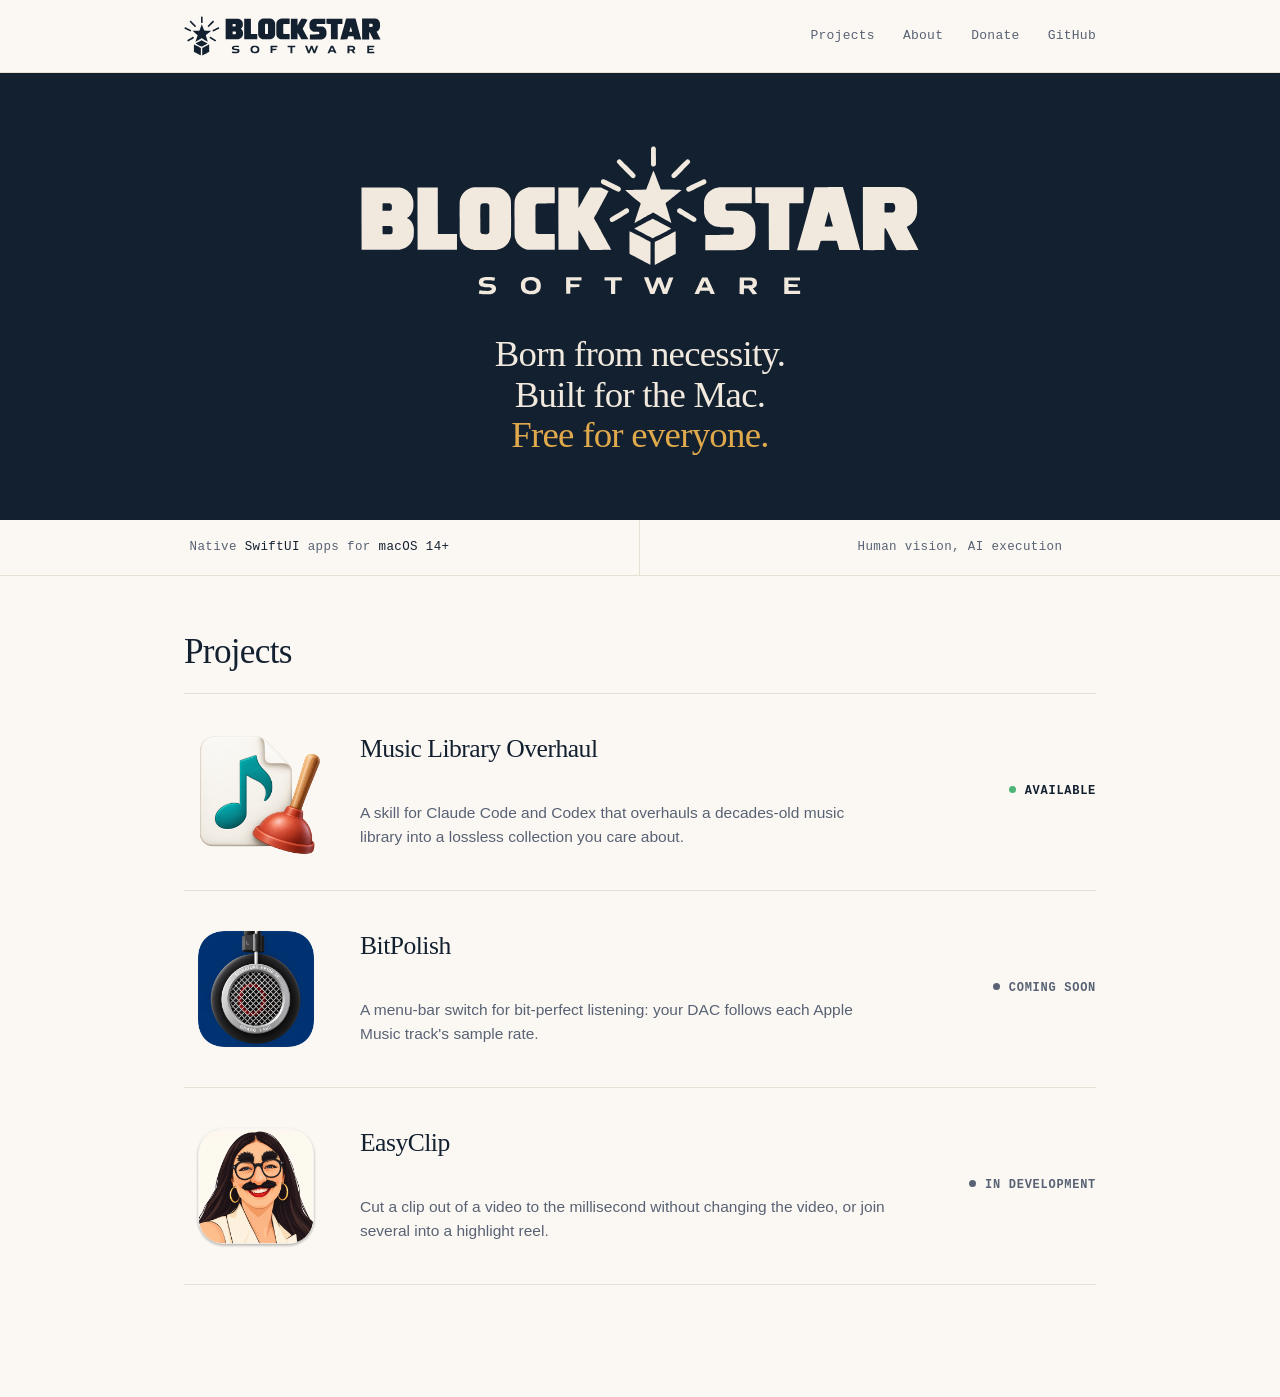
==== index.html @ 8eb26469 "Add social preview card and Open Graph tags Co-Authored-By: Claude Sonnet 5.5 <noreply@anthropic.com" ====
<!doctype html>
<html lang="en">
<head>
  <meta charset="utf-8">
  <meta name="viewport" content="width=device-width, initial-scale=1">
  <title>Blockstar Software</title>
  <meta name="description" content="Mac software born from necessity, free and open source, from Eli Block.">
  <link rel="canonical" href="https://blockstarsoftware.com/">
  <meta property="og:type" content="website">
  <meta property="og:site_name" content="Blockstar Software">
  <meta property="og:title" content="Blockstar Software">
  <meta property="og:description" content="Mac software born from necessity, free and open source, from Eli Block.">
  <meta property="og:url" content="https://blockstarsoftware.com/">
  <meta property="og:image" content="https://blockstarsoftware.com/assets/social/card.png">
  <meta property="og:image:width" content="1200">
  <meta property="og:image:height" content="630">
  <meta property="og:image:alt" content="Blockstar Software. Born from necessity. Built for the Mac. Free for everyone.">
  <meta name="twitter:card" content="summary_large_image">
  <link rel="icon" href="assets/brand/favicon.svg" type="image/svg+xml">
  <meta name="theme-color" content="#132030">
  <link rel="stylesheet" href="assets/css/site.css">
</head>
<body>
  <header class="site-header">
    <div class="wrap">
      <a class="brand" href="./" aria-label="Blockstar Software home">
        <picture>
          <source srcset="assets/brand/logo-compact-cream.svg" media="(prefers-color-scheme: dark)">
          <img src="assets/brand/logo-compact-navy.svg" alt="Blockstar Software" width="197" height="40">
        </picture>
      </a>
      <nav class="nav">
        <a href="projects/">Projects</a>
        <a href="about/">About</a>
        <a href="donate/">Donate</a>
        <a href="https://github.com/blockstarsoftware">GitHub</a>
      </nav>
    </div>
  </header>

  <main>
    <section class="hero">
      <div class="wrap">
        <h1 class="visually-hidden">Blockstar Software</h1>
        <img src="assets/brand/logo-primary-cream.svg" alt="Blockstar Software" width="745" height="201">
        <p class="tagline">Born from necessity.<br>Built for the Mac.<br><em>Free for everyone.</em></p>
      </div>
    </section>

    <div class="specs"><div>Native <b>SwiftUI</b> apps for <b>macOS 14+</b></div><div>Human vision, AI execution</div></div>

    <section class="section">
      <div class="wrap">
        <div class="section-head">
          <h2>Projects</h2>
        </div>
        <div class="cards">
          <a class="card" href="projects/music-library-overhaul/">
            <img src="assets/projects/music-library-overhaul-512.png" alt="" width="72" height="72">
            <h3>Music Library Overhaul</h3>
            <p>A skill for Claude Code and Codex that overhauls a decades-old music library into a lossless collection you care about.</p>
            <span class="tag live">Available</span>
          </a>
          <a class="card" href="projects/bitpolish/">
            <img src="assets/projects/bitpolish-512.png" alt="" width="72" height="72">
            <h3>BitPolish</h3>
            <p>A menu-bar switch for bit-perfect listening: your DAC follows each Apple Music track's sample rate.</p>
            <span class="tag">Coming soon</span>
          </a>
          <a class="card" href="projects/easyclip/">
            <img src="assets/projects/easyclip-512.png" alt="" width="72" height="72">
            <h3>EasyClip</h3>
            <p>Cut a clip out of a video to the millisecond without changing the video, or join several into a highlight reel.</p>
            <span class="tag">In development</span>
          </a>
        </div>
      </div>
    </section>

  </main>
</body>
</html>
---- assets/css/site.css ----
/* Self-hosted fonts (SIL Open Font License; texts in assets/fonts/). Latin subset. */
@font-face{font-family:"Newsreader";font-style:normal;font-weight:400 700;font-display:swap;
  src:url("../fonts/newsreader-var-latin.woff2") format("woff2")}
@font-face{font-family:"IBM Plex Mono";font-style:normal;font-weight:400;font-display:swap;
  src:url("../fonts/plexmono-400-latin.woff2") format("woff2")}
@font-face{font-family:"IBM Plex Mono";font-style:normal;font-weight:500;font-display:swap;
  src:url("../fonts/plexmono-500-latin.woff2") format("woff2")}

/* Blockstar Software. Two brand colors, navy #132030 and cream #F1E9DE,
   with the Mac's own system font. Light and dark follow the system. */

:root {
  --navy: #132030;
  --cream: #F1E9DE;
  --bg: #FBF8F3;
  --surface: #FFFFFF;
  --text: #132030;
  --muted: #586274;
  --line: #E7E0D4;
  --link: #132030;
  --band: #132030;
  --band-text: #F1E9DE;
  --button: #132030;
  --button-text: #F1E9DE;
  --shadow: 0 1px 2px rgba(19, 32, 48, 0.06), 0 8px 24px rgba(19, 32, 48, 0.06);
  --radius: 14px;
  --width: 960px;
  color-scheme: light dark;
}

@media (prefers-color-scheme: dark) {
  :root {
    --bg: #0C1522;
    --surface: #132030;
    --text: #F1E9DE;
    --muted: #A7AEBA;
    --line: #22314A;
    --link: #F1E9DE;
    --band: #0F1A29;
    --band-text: #F1E9DE;
    --button: #F1E9DE;
    --button-text: #132030;
    --shadow: 0 1px 2px rgba(0, 0, 0, 0.3), 0 8px 24px rgba(0, 0, 0, 0.25);
  }
}

*, *::before, *::after { box-sizing: border-box; }

html { -webkit-text-size-adjust: 100%; }

body {
  margin: 0;
  background: var(--bg);
  color: var(--text);
  font: 17px/1.55 -apple-system, BlinkMacSystemFont, "SF Pro Text", "Helvetica Neue", Helvetica, Arial, sans-serif;
  -webkit-font-smoothing: antialiased;
}

h1, h2, h3 {
  font-family: -apple-system, BlinkMacSystemFont, "SF Pro Display", "Helvetica Neue", Helvetica, Arial, sans-serif;
  line-height: 1.15;
  letter-spacing: -0.015em;
  margin: 0 0 0.5em;
}
h1 { font-size: 2.6rem; font-weight: 700; }
h2 { font-size: 1.6rem; font-weight: 650; }
h3 { font-size: 1.15rem; font-weight: 650; }
p { margin: 0 0 1em; }

a { color: var(--link); text-underline-offset: 0.18em; text-decoration-thickness: 1px; }
a:hover { text-decoration-thickness: 2px; }

code, pre {
  font-family: ui-monospace, "SF Mono", Menlo, monospace;
  font-size: 0.86em;
}
pre {
  background: var(--surface);
  border: 1px solid var(--line);
  border-radius: 10px;
  padding: 14px 16px;
  overflow-x: auto;
  line-height: 1.45;
}

.wrap { max-width: var(--width); margin: 0 auto; padding: 0 24px; }

.visually-hidden {
  position: absolute;
  width: 1px; height: 1px;
  overflow: hidden;
  clip: rect(0 0 0 0);
  white-space: nowrap;
}

/* Header */
.site-header {
  border-bottom: 1px solid var(--line);
  background: var(--bg);
}
.site-header .wrap {
  display: flex;
  align-items: center;
  justify-content: space-between;
  height: 72px;
}
.brand { display: block; line-height: 0; }
.brand img { height: 40px; width: auto; }
.nav { display: flex; gap: 28px; }
.nav a {
  color: var(--muted);
  text-decoration: none;
  font-size: 15px;
  font-weight: 500;
}
.nav a:hover, .nav a[aria-current="page"] { color: var(--text); }

/* Hero band on the home page */
.hero {
  background: var(--band);
  color: var(--band-text);
  text-align: center;
  padding: 72px 0 64px;
}
.hero img { width: min(745px, 92%); height: auto; }
.hero p {
  margin: 28px auto 0;
  max-width: 34em;
  font-size: 1.2rem;
  color: rgba(241, 233, 222, 0.82);
}

/* Sections */
.section { padding: 56px 0; }
.section + .section { padding-top: 0; }
.section-head {
  display: flex;
  align-items: baseline;
  justify-content: space-between;
  margin-bottom: 20px;
}
.section-head a { font-size: 15px; }
.eyebrow {
  font-size: 13px;
  font-weight: 600;
  letter-spacing: 0.08em;
  text-transform: uppercase;
  color: var(--muted);
  margin: 0 0 8px;
}
.lede { font-size: 1.15rem; color: var(--muted); max-width: 38em; }

/* Project cards */
.cards {
  display: grid;
  grid-template-columns: repeat(auto-fill, minmax(270px, 1fr));
  gap: 20px;
}
.card {
  display: flex;
  flex-direction: column;
  align-items: center;
  text-align: center;
  gap: 10px;
  background: var(--surface);
  border: 1px solid var(--line);
  border-radius: var(--radius);
  padding: 32px 24px 26px;
  box-shadow: var(--shadow);
  color: inherit;
  text-decoration: none;
  transition: transform 0.15s ease, box-shadow 0.15s ease;
}
.card:hover { transform: translateY(-2px); }
.card img { width: 144px; height: 144px; margin-bottom: 6px; }
.card h3 { margin: 4px 0 0; }
.card p { margin: 0; color: var(--muted); font-size: 15px; }
.tag {
  font-size: 12px;
  font-weight: 600;
  padding: 3px 9px;
  border-radius: 999px;
  border: 1px solid var(--line);
  color: var(--muted);
  margin-top: auto;
}
.card .tag { margin-top: 8px; }
.tag.live { color: var(--text); border-color: var(--text); }

/* Project page */
.product {
  display: grid;
  grid-template-columns: 160px 1fr;
  gap: 36px;
  align-items: start;
  padding: 56px 0 24px;
}
.product img.icon { width: 160px; height: 160px; }
.product h1 { margin-bottom: 0.25em; }
.product .lede { margin-bottom: 1.2em; }
.buttons { display: flex; flex-wrap: wrap; gap: 12px; margin: 8px 0 12px; }
.button {
  display: inline-block;
  padding: 10px 18px;
  border-radius: 10px;
  background: var(--button);
  color: var(--button-text);
  text-decoration: none;
  font-weight: 600;
  font-size: 15px;
}
.button.secondary {
  background: transparent;
  color: var(--text);
  border: 1px solid var(--line);
}
.button.disabled { opacity: 0.55; pointer-events: none; }
.meta { font-size: 14px; color: var(--muted); }
.prose { max-width: 40em; }
.prose h2 { margin-top: 1.6em; }
.prose ul { padding-left: 1.2em; }
.prose li { margin-bottom: 0.4em; }

/* About */
.about { padding: 56px 0 24px; }
.about .lede { max-width: 36em; }
.photo { margin: 0; }
.photo img {
  display: block;
  width: 100%;
  height: auto;
  border-radius: 12px;
  box-shadow: var(--shadow);
}
.photo figcaption { font-size: 14px; color: var(--muted); margin-top: 10px; }
.photo figcaption a { color: var(--muted); }
.photo.storefront { margin: 0 0 36px; }
.about .prose p { font-size: 1.08rem; }

/* Footer */
.site-footer {
  border-top: 1px solid var(--line);
  margin-top: 40px;
  padding: 32px 0 48px;
  color: var(--muted);
  font-size: 14px;
}
.site-footer .wrap {
  display: flex;
  flex-wrap: wrap;
  gap: 16px 32px;
  align-items: center;
  justify-content: space-between;
}
.site-footer img { height: 28px; width: auto; opacity: 0.85; }
.site-footer nav { display: flex; gap: 20px; }
.site-footer a { color: var(--muted); text-decoration: none; }
.site-footer a:hover { color: var(--text); }

@media (max-width: 640px) {
  body { font-size: 16px; }
  h1 { font-size: 2rem; }
  .site-header .wrap { height: 64px; }
  .brand img { height: 32px; }
  .nav { gap: 18px; }
  .hero { padding: 48px 0 44px; }
  .product { grid-template-columns: 1fr; gap: 16px; padding-top: 36px; }
  .product img.icon { width: 112px; height: 112px; }
}

@media (prefers-reduced-motion: reduce) {
  .card { transition: none; }
  .card:hover { transform: none; }
}


/* ---- Direction C: Newsreader + IBM Plex Mono ---- */
:root{
  --serif:"Newsreader",Georgia,"Times New Roman",serif;
  --mono:"IBM Plex Mono",ui-monospace,"SF Mono",Menlo,monospace;
  --amber:#E0A94B;
}
@media (prefers-color-scheme: light){:root{--amber:#9A6A12}}
h1,h2,h3{font-family:var(--serif);font-weight:500;letter-spacing:-0.02em;font-variation-settings:"opsz" 72}
h1{font-size:clamp(2.4rem,5.5vw,3.6rem);line-height:1.05}
h2{font-size:2.2rem;font-weight:500}
h3{font-size:1.6rem;font-weight:500}
.nav a,.meta,.eyebrow,.tag,.button,.site-footer,.photo figcaption{font-family:var(--mono)}
.nav a{font-size:13px;letter-spacing:.02em;font-weight:400}
.hero .tagline{font-family:var(--serif);font-variation-settings:"opsz" 72;font-weight:500;letter-spacing:-0.02em;
  font-size:clamp(1.7rem,4.2vw,2.3rem);line-height:1.1;color:var(--band-text);margin:30px auto 0;max-width:none}
.hero .tagline em{font-style:normal;color:#E0A94B}
.hero img{width:min(560px,90%)}
.specs{display:grid;grid-template-columns:repeat(2,1fr);border-bottom:1px solid var(--line);
  font-family:var(--mono);font-size:12.5px;letter-spacing:.03em;color:var(--muted)}
.specs div{padding:18px 20px;border-right:1px solid var(--line);text-align:center}
.specs div:last-child{border-right:0}
.specs b{color:var(--text);font-weight:500}
/* cards become ruled rows */
.cards{display:block}
.card{display:grid;grid-template-columns:144px 1fr auto;gap:32px;align-items:center;text-align:left;
  background:none;border:0;border-top:1px solid var(--line);border-radius:0;box-shadow:none;padding:26px 0}
.cards .card:last-child{border-bottom:1px solid var(--line)}
.card:hover{transform:none}
.card:hover h3{text-decoration:underline;text-underline-offset:.15em;text-decoration-thickness:1px}
.card img{width:144px;height:144px;margin:0;grid-row:1 / span 2}
.card h3{margin:0;align-self:end}
.card p{margin:6px 0 0;max-width:34em;font-size:15.5px;align-self:start}
.card .tag,.tag{grid-column:3;grid-row:1 / span 2;border:0;padding:0;border-radius:0;font-size:12px;
  letter-spacing:.06em;text-transform:uppercase;color:var(--muted);white-space:nowrap;margin:0}
.tag::before{content:"";display:inline-block;width:7px;height:7px;border-radius:50%;background:var(--muted);margin-right:9px;vertical-align:1px}
.tag.live{color:var(--text)}.tag.live::before{background:#4FB477}
.card .tag:not(.live){}
.eyebrow{color:var(--amber);letter-spacing:.14em}
.section-head h2{margin:0}
.button{border-radius:8px;font-weight:500}
@media (max-width:640px){
  .specs{grid-template-columns:1fr}
  .specs div{border-right:0;border-bottom:1px solid var(--line)}
  .specs div:last-child{border-bottom:0}
  .nav{gap:14px}
  .nav a{font-size:12px;letter-spacing:0}
  .brand img{height:28px}
  .card{grid-template-columns:96px 1fr;gap:6px 18px}
  .card img{width:96px;height:96px}
  .card .tag{grid-column:2;grid-row:auto;margin-top:6px}
}

main{padding-bottom:56px}

/* Donate page */
.donate-hero{display:grid;grid-template-columns:1.05fr 1fr;gap:56px;align-items:center;padding:64px 0 56px}
.donate-hero h1{margin:0 0 .4em}
.donate-hero .lede{margin-bottom:1.4em}
.donate-hero .buttons{margin:0 0 14px}
.donate-hero .button{padding:13px 22px;font-size:14px}
.donate-photo{margin:0}
.donate-photo img{border-radius:8px;box-shadow:none}
.stats{display:grid;grid-template-columns:repeat(3,1fr);border-top:1px solid var(--line);border-bottom:1px solid var(--line)}
.stats div{padding:30px 24px;border-left:1px solid var(--line)}
.stats div:first-child{border-left:0;padding-left:0}
.stats b{display:block;font-family:var(--serif);font-weight:500;font-variation-settings:"opsz" 72;letter-spacing:-0.02em;font-size:clamp(2rem,4.4vw,3rem);line-height:1}
.stats span{display:block;margin-top:10px;font:12px/1.3 var(--mono);letter-spacing:.08em;text-transform:uppercase;color:var(--muted)}
.stats-note{margin:10px 0 0}
.initiatives{padding:64px 0 24px}
.initiatives h2{margin:0 0 .4em}
.initiatives .lede{margin-bottom:28px}
.initiatives dl{margin:0;border-bottom:1px solid var(--line)}
.initiatives dl div{display:grid;grid-template-columns:260px 1fr;gap:32px;padding:24px 0;border-top:1px solid var(--line);align-items:baseline}
.initiatives dt{font-family:var(--serif);font-weight:500;font-variation-settings:"opsz" 72;letter-spacing:-0.02em;font-size:1.6rem;line-height:1.15}
.initiatives dd{margin:0;color:var(--muted);font-size:16px;max-width:36em}
.initiatives .more{margin:28px 0 0;font:14px/1.4 var(--mono)}
@media (max-width:760px){
  .donate-hero{grid-template-columns:1fr;gap:32px;padding:40px 0 40px}
  .stats{grid-template-columns:1fr}
  .stats div{border-left:0;border-top:1px solid var(--line);padding:20px 0}
  .stats div:first-child{border-top:0}
  .initiatives dl div{grid-template-columns:1fr;gap:6px}
}
.donate-hero h1{text-wrap:balance}
@media (max-width:640px){
  .wrap{padding:0 16px}
  .nav{gap:11px}
  .nav a{font-size:11.5px}
  .brand img{height:26px}
}
.photo.storefront figcaption{font-size:10px;margin-top:8px;opacity:.85}
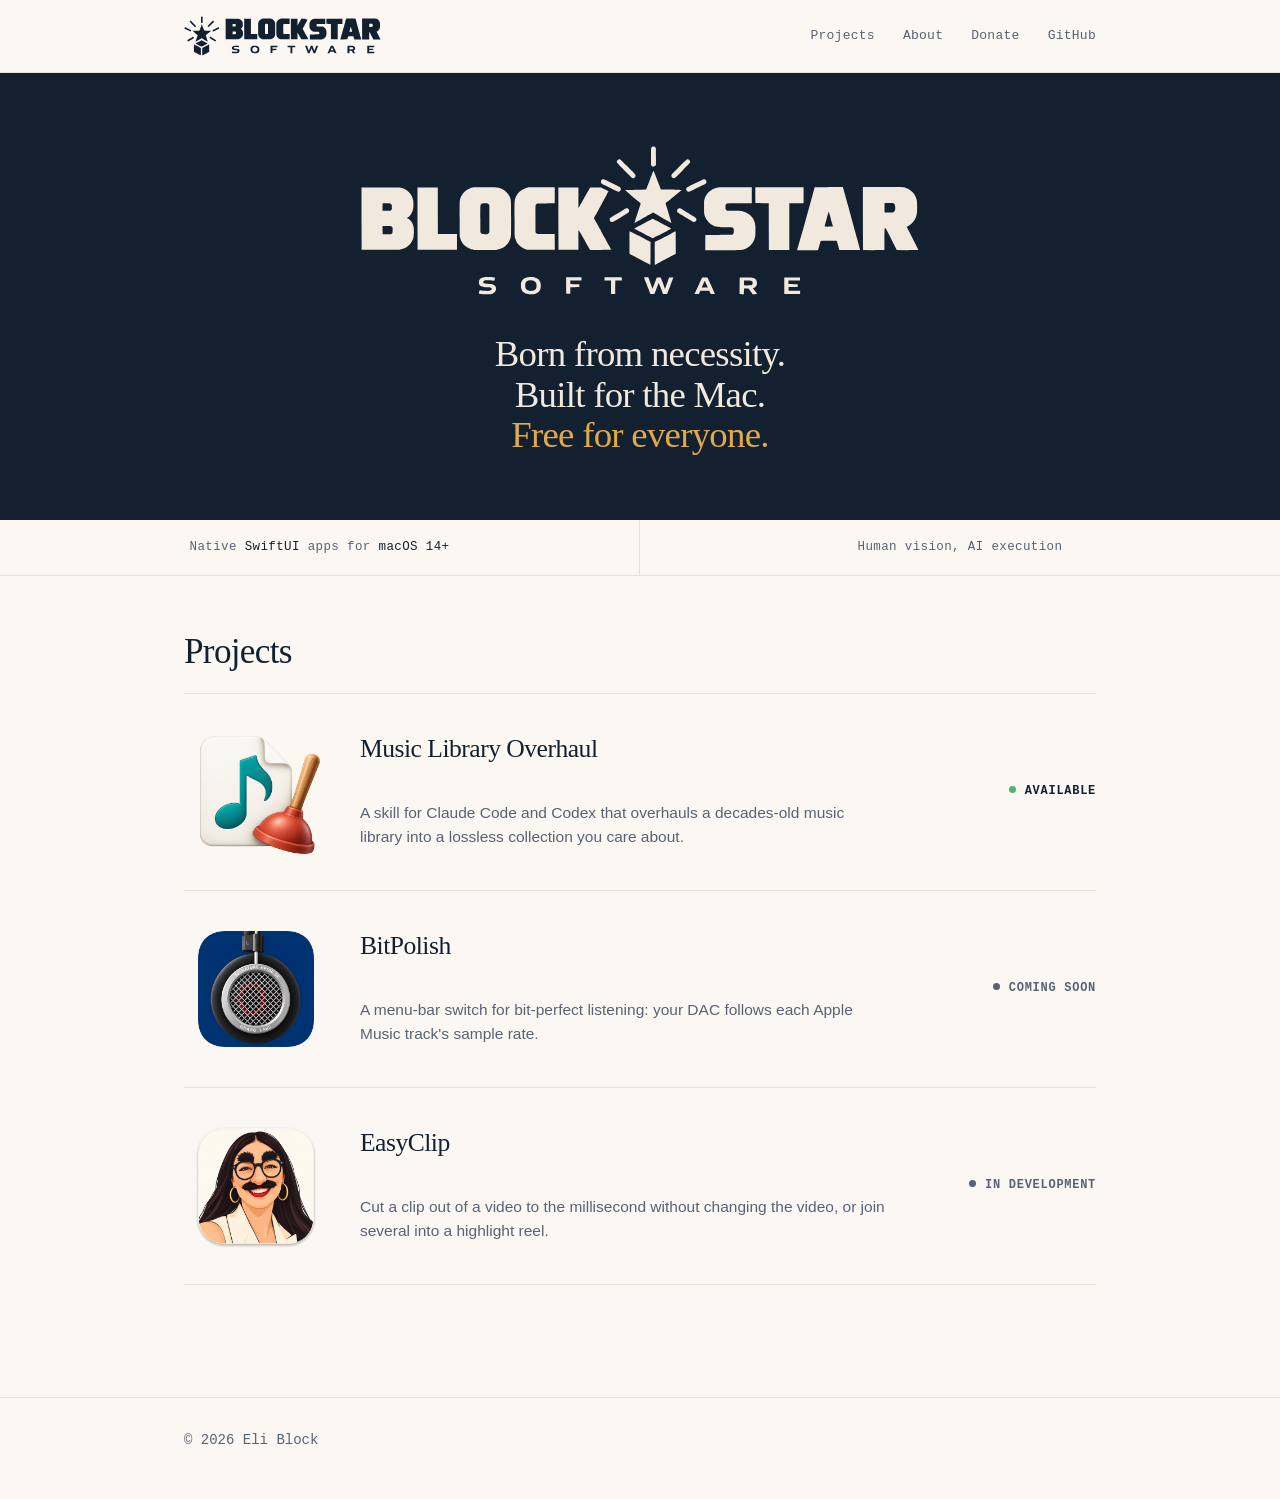
==== commit bb8f7b32: "About heading; add simple footer Co-Authored-By: Claude Sonnet 5.5 <noreply@anthropic.com>" ====
--- a/index.html
+++ b/index.html
@@ -4,12 +4,12 @@
   <meta charset="utf-8">
   <meta name="viewport" content="width=device-width, initial-scale=1">
   <title>Blockstar Software</title>
-  <meta name="description" content="Mac software born from necessity, free and open source, from Eli Block.">
+  <meta name="description" content="Mac software born from necessity, free and open source.">
   <link rel="canonical" href="https://blockstarsoftware.com/">
   <meta property="og:type" content="website">
   <meta property="og:site_name" content="Blockstar Software">
   <meta property="og:title" content="Blockstar Software">
-  <meta property="og:description" content="Mac software born from necessity, free and open source, from Eli Block.">
+  <meta property="og:description" content="Mac software born from necessity, free and open source.">
   <meta property="og:url" content="https://blockstarsoftware.com/">
   <meta property="og:image" content="https://blockstarsoftware.com/assets/social/card.png">
   <meta property="og:image:width" content="1200">
@@ -78,5 +78,10 @@
     </section>
 
   </main>
+  <footer class="site-footer">
+    <div class="wrap">
+      <span>© 2026 Eli Block</span>
+    </div>
+  </footer>
 </body>
 </html>
--- a/assets/css/site.css
+++ b/assets/css/site.css
@@ -365,3 +365,4 @@
   .brand img{height:26px}
 }
 .photo.storefront figcaption{font-size:10px;margin-top:8px;opacity:.85}
+.site-footer{margin-top:0}
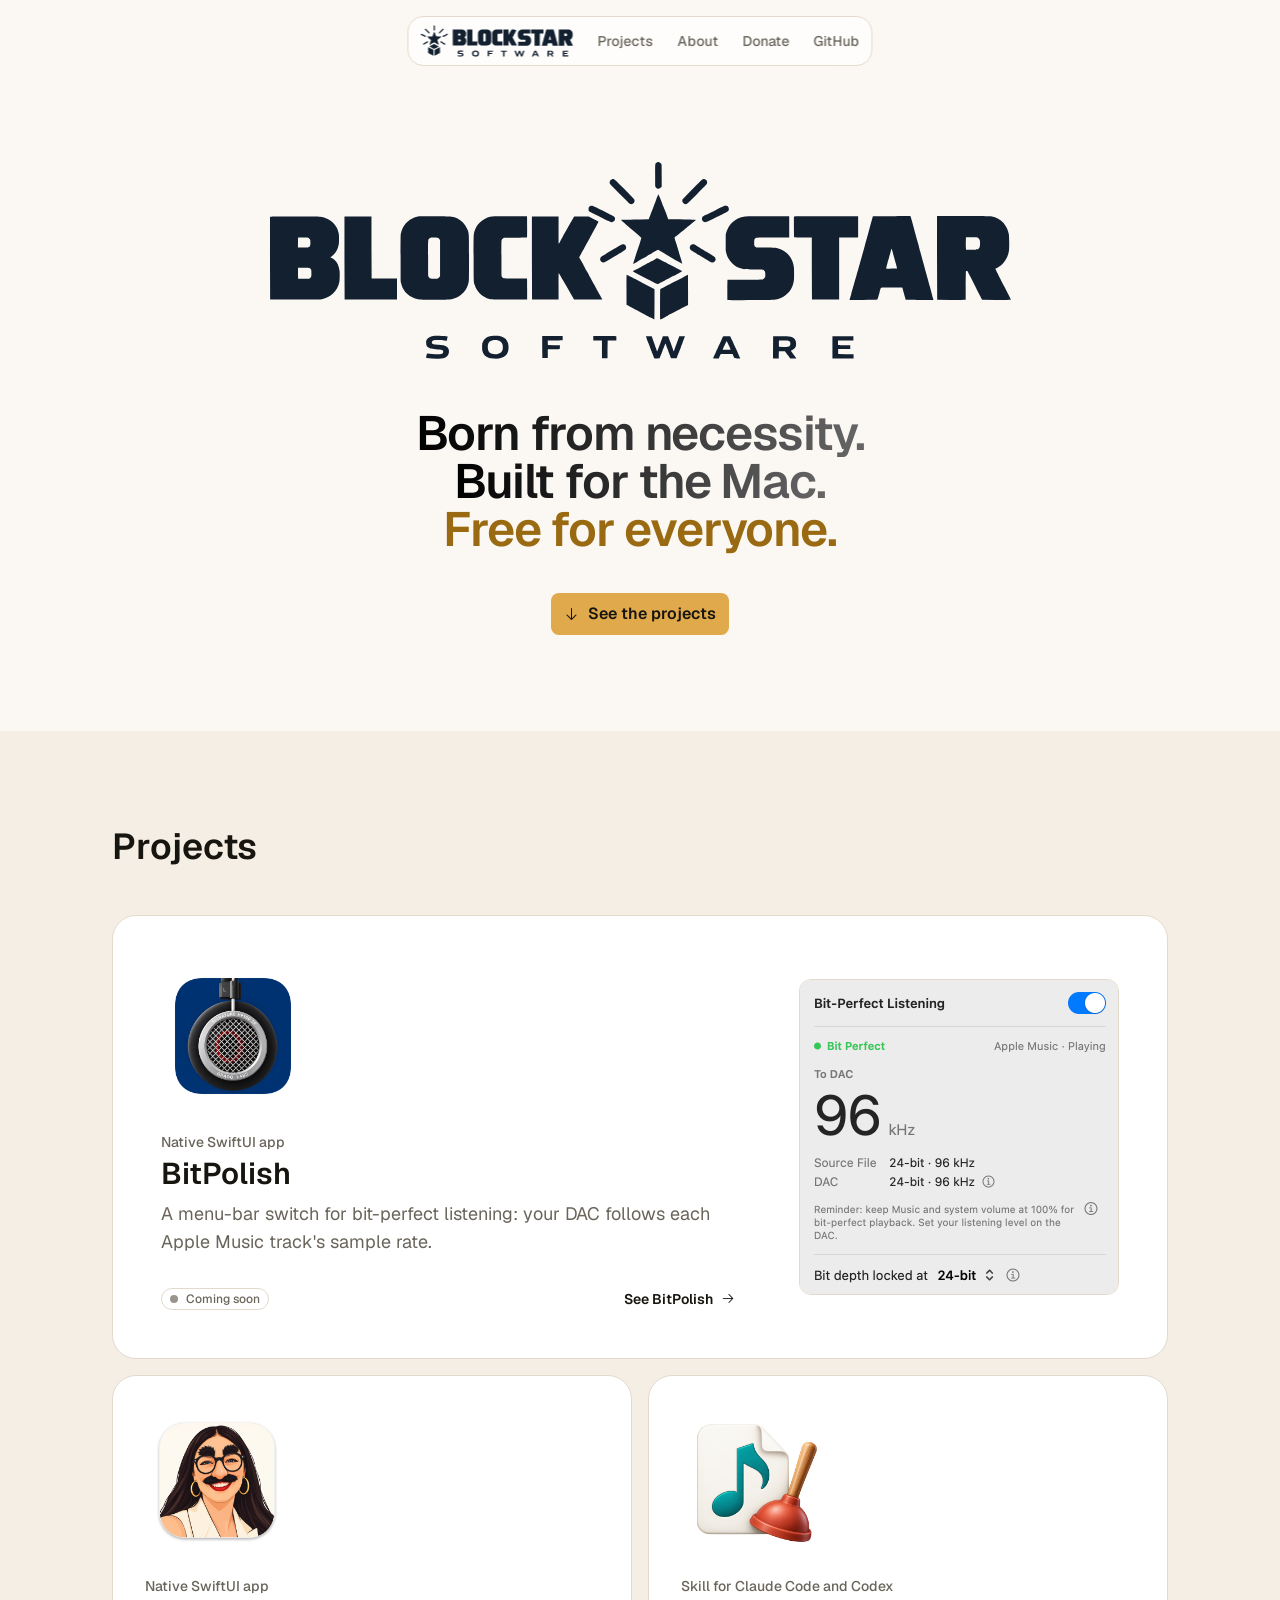
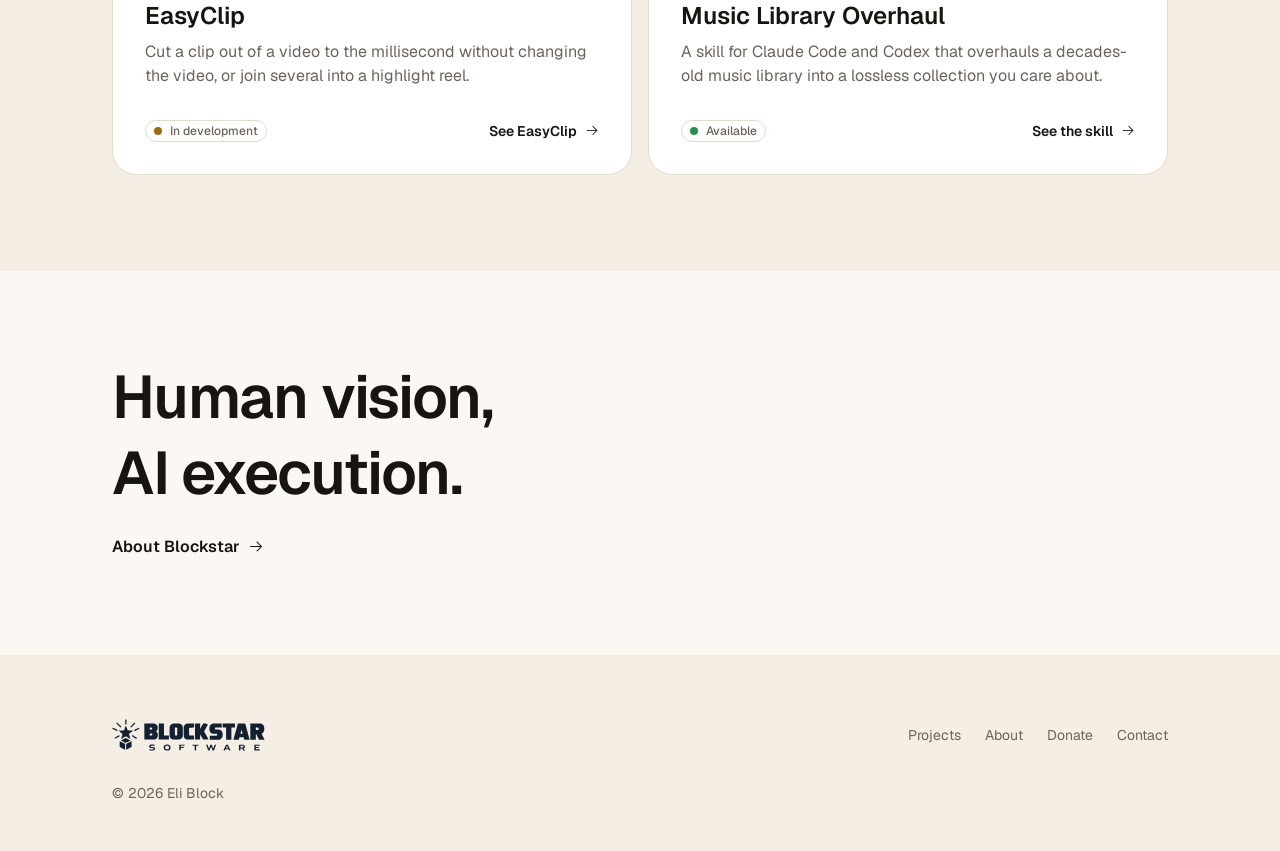
==== commit 572f610e: "Redesign: Blockstar home, a page per project, Geist, self-hosted - Home leads with Blockstar: center" ====
--- a/index.html
+++ b/index.html
@@ -1,87 +1,78 @@
 <!doctype html>
 <html lang="en">
 <head>
-  <meta charset="utf-8">
-  <meta name="viewport" content="width=device-width, initial-scale=1">
-  <title>Blockstar Software</title>
-  <meta name="description" content="Mac software born from necessity, free and open source.">
-  <link rel="canonical" href="https://blockstarsoftware.com/">
-  <meta property="og:type" content="website">
-  <meta property="og:site_name" content="Blockstar Software">
-  <meta property="og:title" content="Blockstar Software">
-  <meta property="og:description" content="Mac software born from necessity, free and open source.">
-  <meta property="og:url" content="https://blockstarsoftware.com/">
-  <meta property="og:image" content="https://blockstarsoftware.com/assets/social/card.png">
-  <meta property="og:image:width" content="1200">
-  <meta property="og:image:height" content="630">
-  <meta property="og:image:alt" content="Blockstar Software. Born from necessity. Built for the Mac. Free for everyone.">
-  <meta name="twitter:card" content="summary_large_image">
-  <link rel="icon" href="assets/brand/favicon.svg" type="image/svg+xml">
-  <meta name="theme-color" content="#132030">
-  <link rel="stylesheet" href="assets/css/site.css">
+<meta charset="utf-8">
+<meta name="viewport" content="width=device-width, initial-scale=1">
+<title>Blockstar Software</title>
+<meta name="description" content="Born from necessity. Built for the Mac. Free for everyone. Mac apps and agent skills, free and open source.">
+<link rel="canonical" href="https://blockstarsoftware.com/">
+<meta property="og:url" content="https://blockstarsoftware.com/">
+<meta name="theme-color" content="#131209" media="(prefers-color-scheme: dark)">
+<meta name="theme-color" content="#FBF8F3" media="(prefers-color-scheme: light)">
+<meta property="og:type" content="website">
+<meta property="og:site_name" content="Blockstar Software">
+<meta property="og:title" content="Blockstar Software">
+<meta property="og:description" content="Born from necessity. Built for the Mac. Free for everyone. Mac apps and agent skills, free and open source.">
+<meta property="og:image" content="https://blockstarsoftware.com/assets/social/card.png">
+<meta property="og:image:width" content="1200">
+<meta property="og:image:height" content="630">
+<meta property="og:image:alt" content="Blockstar Software. Born from necessity. Built for the Mac. Free for everyone.">
+<meta name="twitter:card" content="summary_large_image">
+<link rel="icon" href="./assets/brand/favicon.svg?v=1" type="image/svg+xml">
+<link rel="preload" href="./assets/fonts/Geist-Variable.woff2" as="font" type="font/woff2" crossorigin>
+<link rel="stylesheet" href="./assets/css/site.css?v=1">
 </head>
 <body>
-  <header class="site-header">
-    <div class="wrap">
-      <a class="brand" href="./" aria-label="Blockstar Software home">
-        <picture>
-          <source srcset="assets/brand/logo-compact-cream.svg" media="(prefers-color-scheme: dark)">
-          <img src="assets/brand/logo-compact-navy.svg" alt="Blockstar Software" width="197" height="40">
-        </picture>
-      </a>
-      <nav class="nav">
-        <a href="projects/">Projects</a>
-        <a href="about/">About</a>
-        <a href="donate/">Donate</a>
-        <a href="https://github.com/blockstarsoftware">GitHub</a>
-      </nav>
+<a class="skip" href="#main">Skip to content</a>
+<header>
+<nav class="nav" aria-label="Main">
+  <a class="brand" href="./" aria-label="Blockstar Software, home" aria-current="page"><picture><source srcset="./assets/brand/logo-compact-navy.svg?v=1" media="(prefers-color-scheme: light)"><img src="./assets/brand/logo-compact-cream.svg?v=1" alt="Blockstar Software" width="157" height="32"></picture></a>
+  <ul class="nav-links"><li><a href="./projects/">Projects</a></li><li><a href="./about/">About</a></li><li><a href="./donate/">Donate</a></li><li><a href="https://github.com/blockstarsoftware">GitHub</a></li></ul>
+  
+  <button class="menu-toggle" type="button" aria-expanded="false" aria-controls="menu" aria-label="Menu"><span></span><span></span></button>
+</nav>
+<div class="menu-panel" id="menu" aria-hidden="true"><ul><li style="--i:0"><a href="./projects/">Projects</a></li><li style="--i:1"><a href="./about/">About</a></li><li style="--i:2"><a href="./donate/">Donate</a></li><li style="--i:3"><a href="https://github.com/blockstarsoftware">GitHub</a></li></ul></div>
+</header>
+<main id="main">
+
+<section class="home-hero">
+  <div class="wrap">
+    <h1><picture><source srcset="./assets/brand/logo-primary-navy.svg?v=1" media="(prefers-color-scheme: light)"><img class="home-logo" src="./assets/brand/logo-primary-cream.svg?v=1" alt="Blockstar Software" width="745" height="201"></picture></h1>
+    <p class="home-tagline text-5xl"><span class="grad">Born from necessity.</span><span class="grad">Built for the Mac.</span><span class="amber">Free for everyone.</span></p>
+    <div class="home-cta">
+      <a class="btn btn-primary" href="#projects"><i class="ph ph-arrow-down" aria-hidden="true"></i>See the projects</a>
     </div>
-  </header>
+  </div>
+</section>
 
-  <main>
-    <section class="hero">
-      <div class="wrap">
-        <h1 class="visually-hidden">Blockstar Software</h1>
-        <img src="assets/brand/logo-primary-cream.svg" alt="Blockstar Software" width="745" height="201">
-        <p class="tagline">Born from necessity.<br>Built for the Mac.<br><em>Free for everyone.</em></p>
-      </div>
-    </section>
+<section class="section deep reveal" id="projects" aria-labelledby="projects-h">
+  <div class="wrap">
+    <h2 id="projects-h" class="text-4xl h2-xl">Projects</h2>
+    <div class="bento"><a class="card proj proj-feature" href="./projects/bitpolish/"><div><img class="proj-icon" src="./assets/projects/bitpolish-512.png" alt="" width="144" height="144"><p class="kind text-sm">Native SwiftUI app</p><h3 class="text-3xl">BitPolish</h3><p class="line text-lg">A menu-bar switch for bit-perfect listening: your DAC follows each Apple Music track's sample rate.</p><div class="proj-foot"><span class="status soon text-xs">Coming soon</span><span class="arrow-link">See BitPolish<i class="ph ph-arrow-right" aria-hidden="true"></i></span></div></div><div class="feature-shot"><picture><source srcset="./assets/bitpolish/panel-light.png?v=1" media="(prefers-color-scheme: light)"><img src="./assets/bitpolish/panel-dark.png?v=1" alt="The BitPolish panel showing green Bit Perfect and 96 kHz to the DAC" width="320" height="491" loading="lazy"></picture></div></a><a class="card proj" href="./projects/easyclip/"><img class="proj-icon" src="./assets/projects/easyclip-512.png" alt="" width="144" height="144"><p class="kind text-sm">Native SwiftUI app</p><h3 class="text-2xl">EasyClip</h3><p class="line">Cut a clip out of a video to the millisecond without changing the video, or join several into a highlight reel.</p><div class="proj-foot"><span class="status dev text-xs">In development</span><span class="arrow-link">See EasyClip<i class="ph ph-arrow-right" aria-hidden="true"></i></span></div></a><a class="card proj" href="./projects/music-library-overhaul/"><img class="proj-icon" src="./assets/projects/music-library-overhaul-512.png" alt="" width="144" height="144"><p class="kind text-sm">Skill for Claude Code and Codex</p><h3 class="text-2xl">Music Library Overhaul</h3><p class="line">A skill for Claude Code and Codex that overhauls a decades-old music library into a lossless collection you care about.</p><div class="proj-foot"><span class="status live text-xs">Available</span><span class="arrow-link">See the skill<i class="ph ph-arrow-right" aria-hidden="true"></i></span></div></a></div>
+  </div>
+</section>
 
-    <div class="specs"><div>Native <b>SwiftUI</b> apps for <b>macOS 14+</b></div><div>Human vision, AI execution</div></div>
-
-    <section class="section">
-      <div class="wrap">
-        <div class="section-head">
-          <h2>Projects</h2>
-        </div>
-        <div class="cards">
-          <a class="card" href="projects/music-library-overhaul/">
-            <img src="assets/projects/music-library-overhaul-512.png" alt="" width="72" height="72">
-            <h3>Music Library Overhaul</h3>
-            <p>A skill for Claude Code and Codex that overhauls a decades-old music library into a lossless collection you care about.</p>
-            <span class="tag live">Available</span>
-          </a>
-          <a class="card" href="projects/bitpolish/">
-            <img src="assets/projects/bitpolish-512.png" alt="" width="72" height="72">
-            <h3>BitPolish</h3>
-            <p>A menu-bar switch for bit-perfect listening: your DAC follows each Apple Music track's sample rate.</p>
-            <span class="tag">Coming soon</span>
-          </a>
-          <a class="card" href="projects/easyclip/">
-            <img src="assets/projects/easyclip-512.png" alt="" width="72" height="72">
-            <h3>EasyClip</h3>
-            <p>Cut a clip out of a video to the millisecond without changing the video, or join several into a highlight reel.</p>
-            <span class="tag">In development</span>
-          </a>
-        </div>
-      </div>
-    </section>
-
-  </main>
-  <footer class="site-footer">
-    <div class="wrap">
-      <span>© 2026 Eli Block</span>
+<section class="tagline-section" aria-label="How Blockstar software is made">
+  <div class="wrap">
+    <p class="tagline big"><span class="line">Human vision,</span><span class="line">AI execution.</span></p>
+    <p class="tagline-after"><a class="arrow-link" href="./about/">About Blockstar<i class="ph ph-arrow-right" aria-hidden="true"></i></a></p>
+  </div>
+</section>
+</main>
+<footer class="footer">
+  <div class="wrap">
+    <div class="footer-grid">
+      <a class="brand" href="./" aria-label="Blockstar Software, home"><picture><source srcset="./assets/brand/logo-compact-navy.svg?v=1" media="(prefers-color-scheme: light)"><img src="./assets/brand/logo-compact-cream.svg?v=1" alt="Blockstar Software" width="157" height="32"></picture></a>
+      <ul class="text-sm">
+        <li><a href="./projects/">Projects</a></li>
+        <li><a href="./about/">About</a></li>
+        <li><a href="./donate/">Donate</a></li>
+        <li><a href="mailto:hello@blockstarsoftware.com">Contact</a></li>
+      </ul>
     </div>
-  </footer>
+    <p class="copy text-sm">© 2026 Eli Block</p>
+  </div>
+</footer>
+<script src="./assets/js/site.js?v=1"></script>
 </body>
 </html>
--- a/assets/css/site.css
+++ b/assets/css/site.css
@@ -1,368 +1,488 @@
-/* Self-hosted fonts (SIL Open Font License; texts in assets/fonts/). Latin subset. */
-@font-face{font-family:"Newsreader";font-style:normal;font-weight:400 700;font-display:swap;
-  src:url("../fonts/newsreader-var-latin.woff2") format("woff2")}
-@font-face{font-family:"IBM Plex Mono";font-style:normal;font-weight:400;font-display:swap;
-  src:url("../fonts/plexmono-400-latin.woff2") format("woff2")}
-@font-face{font-family:"IBM Plex Mono";font-style:normal;font-weight:500;font-display:swap;
-  src:url("../fonts/plexmono-500-latin.woff2") format("woff2")}
-
-/* Blockstar Software. Two brand colors, navy #132030 and cream #F1E9DE,
-   with the Mac's own system font. Light and dark follow the system. */
+/* Generated by Tools/site/build_site.py from design.css. Do not edit here. */
+@font-face { font-family: "Geist"; src: url("../fonts/Geist-Variable.woff2") format("woff2");
+  font-weight: 100 900; font-style: normal; font-display: swap; }
+@font-face { font-family: "Geist Mono"; src: url("../fonts/GeistMono-Variable.woff2") format("woff2");
+  font-weight: 100 900; font-style: normal; font-display: swap; }
+@font-face { font-family: "Phosphor"; src: url("../fonts/Phosphor.woff2") format("woff2");
+  font-weight: normal; font-style: normal; font-display: block; }
+.ph { font-family: "Phosphor" !important; speak: never; font-style: normal; font-weight: normal;
+  font-variant: normal; text-transform: none; line-height: 1; letter-spacing: 0;
+  font-feature-settings: "liga"; font-variant-ligatures: discretionary-ligatures;
+  -webkit-font-smoothing: antialiased; -moz-osx-font-smoothing: grayscale; }
+.ph.ph-arrow-counter-clockwise:before { content: "\e038"; }
+.ph.ph-arrow-down:before { content: "\e03e"; }
+.ph.ph-arrow-left:before { content: "\e058"; }
+.ph.ph-arrow-right:before { content: "\e06c"; }
+.ph.ph-arrows-clockwise:before { content: "\e094"; }
+.ph.ph-asterisk:before { content: "\e0aa"; }
+.ph.ph-caret-up-down:before { content: "\e140"; }
+.ph.ph-copy:before { content: "\e1ca"; }
+.ph.ph-download-simple:before { content: "\e20c"; }
+.ph.ph-feather:before { content: "\e9c0"; }
+.ph.ph-film-strip:before { content: "\e792"; }
+.ph.ph-first-aid-kit:before { content: "\e570"; }
+.ph.ph-flower-lotus:before { content: "\e6cc"; }
+.ph.ph-fork-knife:before { content: "\e262"; }
+.ph.ph-github-logo:before { content: "\e576"; }
+.ph.ph-hand-palm:before { content: "\e57e"; }
+.ph.ph-hand-pointing:before { content: "\e29a"; }
+.ph.ph-heart:before { content: "\e2a8"; }
+.ph.ph-info:before { content: "\e2ce"; }
+.ph.ph-list-checks:before { content: "\eadc"; }
+.ph.ph-microphone:before { content: "\e326"; }
+.ph.ph-paint-brush:before { content: "\e6f0"; }
+.ph.ph-path:before { content: "\e39c"; }
+.ph.ph-plugs-connected:before { content: "\eb5a"; }
+.ph.ph-plus:before { content: "\e3d4"; }
+.ph.ph-power:before { content: "\e3da"; }
+.ph.ph-speaker-simple-high:before { content: "\e450"; }
+.ph.ph-tag:before { content: "\e478"; }
+.ph.ph-text-align-left:before { content: "\e484"; }
+.ph.ph-timer:before { content: "\e492"; }
+.ph.ph-toggle-right:before { content: "\e676"; }
+.ph.ph-waveform:before { content: "\e802"; }
+
+/* Blockstar prototype, revision 3 (2026-10-28). Built to the landing-page-design skill, Part B.
+   Spacing: only 0 2 4 8 12 16 24 32 40 48 64 80 96.  Type: Tailwind steps only.
+   Radius: Tailwind values; nested radius = outer minus gap when the gap is under 32.
+   Dark backgrounds come from the skill's list; the light theme uses the brand's cream.
+   One typeface, Geist. Geist Mono only for data: rates, timecodes, code, versions, numbers.
+   One exception: .mp, the BitPolish panel replica, uses the Mac system font and native
+   point sizes measured from the app, because looking like the real app wins there. */
 
 :root {
-  --navy: #132030;
-  --cream: #F1E9DE;
-  --bg: #FBF8F3;
-  --surface: #FFFFFF;
-  --text: #132030;
-  --muted: #586274;
-  --line: #E7E0D4;
-  --link: #132030;
-  --band: #132030;
-  --band-text: #F1E9DE;
-  --button: #132030;
-  --button-text: #F1E9DE;
-  --shadow: 0 1px 2px rgba(19, 32, 48, 0.06), 0 8px 24px rgba(19, 32, 48, 0.06);
-  --radius: 14px;
-  --width: 960px;
-  color-scheme: light dark;
-}
-
-@media (prefers-color-scheme: dark) {
+  color-scheme: dark;
+  --bg: #131209; --deep: #181818; --surface: #1F1F1F; --raised: #272727; --line: #313131;
+  --text: #F2F2EE; --muted: #9B9B9B; --accent: #E0A94B; --green: #4FB477; --gray: #8A8A8A;
+  --btn: #E0A94B; --btn-hover: #EDBB62; --btn-text: #131209;
+  --grad-a: #FFFFFF; --grad-b: #9B9B9B;
+  --nav-bg: rgba(24, 24, 24, 0.72); --menu-bg: rgba(19, 18, 9, 0.96);
+  --shadow: 0 24px 48px rgba(0, 0, 0, 0.5);
+  --seg-on: #313131;
+  --ease: cubic-bezier(0.22, 1, 0.36, 1);
+  --s2: 2px; --s4: 4px; --s8: 8px; --s12: 12px; --s16: 16px; --s24: 24px;
+  --s32: 32px; --s40: 40px; --s48: 48px; --s64: 64px; --s80: 80px; --s96: 96px;
+}
+@media (prefers-color-scheme: light) {
   :root {
-    --bg: #0C1522;
-    --surface: #132030;
-    --text: #F1E9DE;
-    --muted: #A7AEBA;
-    --line: #22314A;
-    --link: #F1E9DE;
-    --band: #0F1A29;
-    --band-text: #F1E9DE;
-    --button: #F1E9DE;
-    --button-text: #132030;
-    --shadow: 0 1px 2px rgba(0, 0, 0, 0.3), 0 8px 24px rgba(0, 0, 0, 0.25);
+    color-scheme: light;
+    --bg: #FBF8F3; --deep: #F4EEE5; --surface: #FFFFFF; --raised: #F1E9DE; --line: #E3DACC;
+    --text: #17150F; --muted: #6A655B; --accent: #9A6A12; --green: #2E8A50; --gray: #9A958C;
+    --btn: #E0A94B; --btn-hover: #D69C38; --btn-text: #17150F;
+    --grad-a: #000000; --grad-b: #666666;
+    --nav-bg: rgba(255, 255, 255, 0.72); --menu-bg: rgba(251, 248, 243, 0.96);
+    --shadow: 0 24px 48px rgba(19, 32, 48, 0.14);
+    --seg-on: #FFFFFF;
   }
 }
 
 *, *::before, *::after { box-sizing: border-box; }
-
+* { margin: 0; }
 html { -webkit-text-size-adjust: 100%; }
-
 body {
-  margin: 0;
-  background: var(--bg);
-  color: var(--text);
-  font: 17px/1.55 -apple-system, BlinkMacSystemFont, "SF Pro Text", "Helvetica Neue", Helvetica, Arial, sans-serif;
+  background: var(--bg); color: var(--text);
+  font-family: "Geist", ui-sans-serif, system-ui, sans-serif;
+  font-size: 16px; line-height: 24px;
   -webkit-font-smoothing: antialiased;
 }
-
-h1, h2, h3 {
-  font-family: -apple-system, BlinkMacSystemFont, "SF Pro Display", "Helvetica Neue", Helvetica, Arial, sans-serif;
-  line-height: 1.15;
-  letter-spacing: -0.015em;
-  margin: 0 0 0.5em;
-}
-h1 { font-size: 2.6rem; font-weight: 700; }
-h2 { font-size: 1.6rem; font-weight: 650; }
-h3 { font-size: 1.15rem; font-weight: 650; }
-p { margin: 0 0 1em; }
-
-a { color: var(--link); text-underline-offset: 0.18em; text-decoration-thickness: 1px; }
-a:hover { text-decoration-thickness: 2px; }
-
-code, pre {
-  font-family: ui-monospace, "SF Mono", Menlo, monospace;
-  font-size: 0.86em;
-}
-pre {
-  background: var(--surface);
-  border: 1px solid var(--line);
-  border-radius: 10px;
-  padding: 14px 16px;
-  overflow-x: auto;
-  line-height: 1.45;
-}
-
-.wrap { max-width: var(--width); margin: 0 auto; padding: 0 24px; }
-
-.visually-hidden {
-  position: absolute;
-  width: 1px; height: 1px;
-  overflow: hidden;
-  clip: rect(0 0 0 0);
-  white-space: nowrap;
-}
-
-/* Header */
-.site-header {
-  border-bottom: 1px solid var(--line);
-  background: var(--bg);
-}
-.site-header .wrap {
-  display: flex;
-  align-items: center;
-  justify-content: space-between;
-  height: 72px;
-}
-.brand { display: block; line-height: 0; }
-.brand img { height: 40px; width: auto; }
-.nav { display: flex; gap: 28px; }
-.nav a {
-  color: var(--muted);
-  text-decoration: none;
-  font-size: 15px;
-  font-weight: 500;
-}
-.nav a:hover, .nav a[aria-current="page"] { color: var(--text); }
-
-/* Hero band on the home page */
-.hero {
-  background: var(--band);
-  color: var(--band-text);
-  text-align: center;
-  padding: 72px 0 64px;
-}
-.hero img { width: min(745px, 92%); height: auto; }
-.hero p {
-  margin: 28px auto 0;
-  max-width: 34em;
-  font-size: 1.2rem;
-  color: rgba(241, 233, 222, 0.82);
-}
-
-/* Sections */
-.section { padding: 56px 0; }
-.section + .section { padding-top: 0; }
-.section-head {
-  display: flex;
-  align-items: baseline;
-  justify-content: space-between;
-  margin-bottom: 20px;
-}
-.section-head a { font-size: 15px; }
-.eyebrow {
-  font-size: 13px;
-  font-weight: 600;
-  letter-spacing: 0.08em;
-  text-transform: uppercase;
-  color: var(--muted);
-  margin: 0 0 8px;
-}
-.lede { font-size: 1.15rem; color: var(--muted); max-width: 38em; }
-
-/* Project cards */
-.cards {
-  display: grid;
-  grid-template-columns: repeat(auto-fill, minmax(270px, 1fr));
-  gap: 20px;
-}
-.card {
-  display: flex;
-  flex-direction: column;
-  align-items: center;
-  text-align: center;
-  gap: 10px;
-  background: var(--surface);
-  border: 1px solid var(--line);
-  border-radius: var(--radius);
-  padding: 32px 24px 26px;
-  box-shadow: var(--shadow);
-  color: inherit;
-  text-decoration: none;
-  transition: transform 0.15s ease, box-shadow 0.15s ease;
-}
-.card:hover { transform: translateY(-2px); }
-.card img { width: 144px; height: 144px; margin-bottom: 6px; }
-.card h3 { margin: 4px 0 0; }
-.card p { margin: 0; color: var(--muted); font-size: 15px; }
-.tag {
-  font-size: 12px;
-  font-weight: 600;
-  padding: 3px 9px;
-  border-radius: 999px;
-  border: 1px solid var(--line);
-  color: var(--muted);
-  margin-top: auto;
-}
-.card .tag { margin-top: 8px; }
-.tag.live { color: var(--text); border-color: var(--text); }
-
-/* Project page */
-.product {
-  display: grid;
-  grid-template-columns: 160px 1fr;
-  gap: 36px;
-  align-items: start;
-  padding: 56px 0 24px;
-}
-.product img.icon { width: 160px; height: 160px; }
-.product h1 { margin-bottom: 0.25em; }
-.product .lede { margin-bottom: 1.2em; }
-.buttons { display: flex; flex-wrap: wrap; gap: 12px; margin: 8px 0 12px; }
-.button {
-  display: inline-block;
-  padding: 10px 18px;
-  border-radius: 10px;
-  background: var(--button);
-  color: var(--button-text);
-  text-decoration: none;
-  font-weight: 600;
-  font-size: 15px;
-}
-.button.secondary {
-  background: transparent;
-  color: var(--text);
-  border: 1px solid var(--line);
-}
-.button.disabled { opacity: 0.55; pointer-events: none; }
-.meta { font-size: 14px; color: var(--muted); }
-.prose { max-width: 40em; }
-.prose h2 { margin-top: 1.6em; }
-.prose ul { padding-left: 1.2em; }
-.prose li { margin-bottom: 0.4em; }
-
-/* About */
-.about { padding: 56px 0 24px; }
-.about .lede { max-width: 36em; }
-.photo { margin: 0; }
-.photo img {
-  display: block;
-  width: 100%;
-  height: auto;
-  border-radius: 12px;
-  box-shadow: var(--shadow);
-}
-.photo figcaption { font-size: 14px; color: var(--muted); margin-top: 10px; }
-.photo figcaption a { color: var(--muted); }
-.photo.storefront { margin: 0 0 36px; }
-.about .prose p { font-size: 1.08rem; }
+em, i, address, cite { font-style: normal; }
+img, svg { display: block; max-width: 100%; }
+a { color: inherit; }
+p, li, dd { text-wrap: pretty; }
+h1, h2, h3 { text-wrap: balance; font-weight: 600; }
+strong, b { font-weight: 600; }
+code, pre { font-family: "Geist Mono", ui-monospace, monospace; }
+.visually-hidden { position: absolute; width: 1px; height: 1px; overflow: hidden; clip-path: inset(50%); white-space: nowrap; }
+
+/* Type scale (Tailwind defaults) */
+.text-xs   { font-size: 12px; line-height: 16px; }
+.text-sm   { font-size: 14px; line-height: 20px; }
+.text-base { font-size: 16px; line-height: 24px; }
+.text-lg   { font-size: 18px; line-height: 28px; }
+.text-xl   { font-size: 20px; line-height: 28px; }
+.text-2xl  { font-size: 24px; line-height: 32px; }
+.text-3xl  { font-size: 30px; line-height: 36px; }
+.text-4xl  { font-size: 36px; line-height: 40px; }
+.text-5xl  { font-size: 48px; line-height: 1; }
+.text-6xl  { font-size: 60px; line-height: 1; }
+.mono { font-family: "Geist Mono", ui-monospace, monospace; }
+.muted { color: var(--muted); }
+
+/* Layout */
+.wrap { max-width: 1120px; margin: 0 auto; padding: 0 var(--s32); }
+.section { padding: var(--s96) 0; }
+.section.deep { background: var(--deep); }
+.intro { max-width: 680px; }
+.intro h2 { margin-top: var(--s8); }
+.intro p { margin-top: var(--s16); color: var(--muted); }
+.eyebrow { color: var(--accent); font-weight: 600; }
+.grad { background: linear-gradient(90deg, var(--grad-a), var(--grad-b)); -webkit-background-clip: text; background-clip: text; color: transparent; }
+.amber { color: var(--accent); }
+
+/* Skip link and focus */
+.skip {
+  position: fixed; top: var(--s16); left: var(--s16); z-index: 100;
+  padding: var(--s8) var(--s12); border-radius: 8px;
+  background: var(--btn); color: var(--btn-text); font-weight: 600; text-decoration: none;
+  transform: translateY(-300%); transition: transform 500ms var(--ease);
+}
+.skip:focus { transform: none; }
+a:focus-visible, button:focus-visible, summary:focus-visible { outline: 2px solid var(--accent); outline-offset: 2px; }
+
+/* Buttons: 8px vertical, 12px horizontal, semibold */
+.btn {
+  display: inline-flex; align-items: center; gap: var(--s8);
+  padding: var(--s8) var(--s12); border-radius: 8px; border: 1px solid transparent;
+  font-family: inherit; font-size: 16px; line-height: 24px; font-weight: 600;
+  text-decoration: none; cursor: pointer; white-space: nowrap;
+  transition: background-color 300ms var(--ease), color 300ms var(--ease), transform 500ms var(--ease);
+}
+.btn:hover { transform: scale(1.02); }
+.btn:active { transform: scale(0.98); }
+.btn-primary { background: var(--btn); color: var(--btn-text); }
+.btn-primary:hover { background: var(--btn-hover); }
+.btn-secondary { background: var(--raised); color: var(--text); border-color: var(--line); }
+.btn-secondary:hover { background: var(--line); }
+.btn-sm { font-size: 14px; line-height: 20px; }
+.btn[aria-disabled="true"] { opacity: 0.45; cursor: not-allowed; transform: none; }
+.link { color: var(--text); text-decoration: underline; text-underline-offset: 4px; transition: color 300ms var(--ease); }
+.link:hover { color: var(--accent); }
+.arrow-link { display: inline-flex; align-items: center; gap: var(--s8); font-weight: 600; text-decoration: none; transition: color 300ms var(--ease); }
+.arrow-link:hover { color: var(--accent); }
+.arrow-link i { transition: transform 500ms var(--ease); }
+.arrow-link:hover i { transform: translateX(4px); }
+
+/* Floating navigation */
+.nav {
+  position: fixed; top: var(--s16); left: 50%; z-index: 60; transform: translateX(-50%);
+  display: flex; align-items: center; gap: var(--s24);
+  padding: var(--s8) var(--s12); max-width: calc(100vw - 32px);
+  background: var(--nav-bg); -webkit-backdrop-filter: blur(16px); backdrop-filter: blur(16px);
+  border: 1px solid var(--line); border-radius: 16px;
+}
+.brand { display: block; line-height: 0; border-radius: 8px; }
+.brand img { height: 32px; width: auto; max-width: none; }
+.nav-links { display: flex; align-items: center; gap: var(--s24); list-style: none; padding: 0; }
+.nav-links a { font-size: 14px; line-height: 20px; font-weight: 500; text-decoration: none; color: var(--muted); transition: color 300ms var(--ease); }
+.nav-links a:hover, .nav-links a[aria-current="page"] { color: var(--text); }
+.menu-toggle { display: none; position: relative; width: 32px; height: 32px; padding: 0; background: transparent; border: 0; border-radius: 8px; cursor: pointer; color: var(--text); }
+.menu-toggle span { position: absolute; left: 8px; right: 8px; height: 2px; border-radius: 2px; background: currentColor; transition: transform 500ms var(--ease); }
+.menu-toggle span:nth-child(1) { top: 12px; }
+.menu-toggle span:nth-child(2) { top: 18px; }
+.menu-open .menu-toggle span:nth-child(1) { transform: translateY(3px) rotate(45deg); }
+.menu-open .menu-toggle span:nth-child(2) { transform: translateY(-3px) rotate(-45deg); }
+.menu-panel {
+  position: fixed; inset: 0; z-index: 55; display: flex; flex-direction: column; justify-content: center;
+  padding: var(--s96) var(--s32) var(--s48);
+  background: var(--menu-bg); -webkit-backdrop-filter: blur(24px); backdrop-filter: blur(24px);
+  opacity: 0; visibility: hidden; transition: opacity 500ms var(--ease), visibility 0s step-end 500ms;
+}
+.menu-open .menu-panel { opacity: 1; visibility: visible; transition: opacity 500ms var(--ease); }
+.menu-panel ul { padding: 0; display: flex; flex-direction: column; gap: var(--s16); }
+.menu-panel li { list-style: none; opacity: 0; transform: translateY(24px); transition: opacity 500ms var(--ease), transform 500ms var(--ease); }
+.menu-open .menu-panel li { opacity: 1; transform: none; transition-delay: calc(var(--i) * 60ms); }
+.menu-panel a { text-decoration: none; font-size: 30px; line-height: 36px; font-weight: 600; }
+.menu-panel a[aria-current="page"] { color: var(--accent); }
+.menu-panel a.btn { font-size: 16px; line-height: 24px; }
+.menu-panel li:has(.btn) { align-self: flex-start; margin-top: var(--s16); }
+.menu-open { overflow: hidden; }
+
+/* Cards: outer 24, padding 16 or 24; an image inside 16 padding gets 8 */
+.card { background: var(--surface); border: 1px solid var(--line); border-radius: 24px; padding: var(--s16); }
+.card.roomy { padding: var(--s24); }
+.card .inner { border-radius: 8px; overflow: hidden; }
+.skeleton { position: relative; background: var(--raised); }
+.skeleton::after { content: ""; position: absolute; inset: 0; background: var(--line); animation: pulse 1400ms var(--ease) infinite; pointer-events: none; }
+.skeleton.loaded { background: none; }
+.skeleton.loaded::after { display: none; }
+.skeleton img { width: 100%; height: auto; opacity: 0; transition: opacity 500ms var(--ease); }
+.skeleton.loaded img { opacity: 1; }
+@keyframes pulse { 0%, 100% { opacity: 0.2; } 50% { opacity: 0.6; } }
+.caption { margin-top: var(--s12); color: var(--muted); }
+
+/* Home hero: centered brand moment */
+.home-hero { padding: calc(var(--s96) + var(--s64)) 0 var(--s96); text-align: center; }
+.home-hero h1 { display: flex; justify-content: center; }
+.home-hero h1 picture { display: block; width: 100%; max-width: 745px; }
+.home-logo { width: 100%; max-width: 745px; height: auto; }
+.home-tagline { margin: var(--s48) auto 0; max-width: 680px; font-weight: 600; letter-spacing: -0.025em; }
+.home-tagline span { display: block; width: fit-content; margin: 0 auto; }
+.home-cta { margin-top: var(--s40); display: flex; flex-direction: column; align-items: center; gap: var(--s16); }
+.pill { display: inline-flex; align-items: center; gap: var(--s8); padding: var(--s4) var(--s12); border: 1px solid var(--line); border-radius: 9999px; color: var(--muted); text-decoration: none; }
+.pill i { color: var(--green); font-size: 16px; }
+a.pill { transition: color 300ms var(--ease), background-color 300ms var(--ease); }
+a.pill:hover { color: var(--text); background: var(--raised); }
+
+/* Project cards (home bento and Projects page) */
+.bento { display: grid; grid-template-columns: repeat(2, minmax(0, 1fr)); gap: var(--s16); margin-top: var(--s48); }
+.bento.three { grid-template-columns: repeat(3, minmax(0, 1fr)); margin-top: 0; }
+.proj { display: flex; flex-direction: column; padding: var(--s32); text-decoration: none; color: inherit; transition: background-color 300ms var(--ease), transform 500ms var(--ease); }
+.proj:hover { background: var(--raised); transform: translateY(-2px); }
+.proj:active { transform: scale(0.98); }
+.proj-icon { width: 144px; height: 144px; }
+.kind { margin-top: var(--s24); color: var(--muted); font-weight: 500; }
+.proj h3 { margin-top: var(--s4); }
+.proj .line { margin-top: var(--s8); color: var(--muted); }
+.proj-foot { margin-top: auto; padding-top: var(--s32); display: flex; flex-wrap: wrap; align-items: center; justify-content: space-between; gap: var(--s16); }
+.proj-foot .arrow-link { font-size: 14px; line-height: 20px; }
+.proj:hover .arrow-link i { transform: translateX(4px); }
+.proj-feature { grid-column: 1 / -1; display: grid; grid-template-columns: minmax(0, 1fr) 320px; gap: var(--s64); align-items: center; padding: var(--s48); }
+.proj-feature .line { max-width: 560px; }
+.proj-feature .proj-foot { margin-top: 0; }
+.feature-shot { height: 316px; overflow: hidden; border-radius: 12px; border: 1px solid var(--line); }
+.feature-shot img { width: 320px; height: auto; max-width: none; }
+.status { display: inline-flex; align-items: center; gap: var(--s8); padding: var(--s2) var(--s8); border: 1px solid var(--line); border-radius: 9999px; color: var(--muted); font-weight: 500; }
+.status::before { content: ""; width: 8px; height: 8px; border-radius: 9999px; background: var(--gray); }
+.status.live::before { background: var(--green); }
+.status.dev::before { background: var(--accent); }
+
+/* Product hero */
+.hero { padding: calc(var(--s96) + var(--s48)) 0 var(--s96); }
+.hero-grid { display: grid; grid-template-columns: minmax(0, 1fr) 352px; gap: var(--s64); align-items: center; }
+.back { display: inline-flex; align-items: center; gap: var(--s8); color: var(--muted); text-decoration: none; transition: color 300ms var(--ease); }
+.back:hover { color: var(--text); }
+.product-tag { display: flex; align-items: center; gap: var(--s12); margin-top: var(--s32); }
+.product-tag img { width: 48px; height: 48px; }
+.product-tag b { display: block; }
+.hero h1 { margin-top: var(--s24); max-width: 680px; letter-spacing: -0.025em; }
+.hero .sub { margin-top: var(--s24); max-width: 680px; color: var(--muted); }
+.hero-cta { margin-top: var(--s32); display: flex; flex-wrap: wrap; align-items: center; gap: var(--s24); }
+.meta { margin-top: var(--s16); color: var(--muted); max-width: 680px; }
+.hero .pill { margin-top: var(--s24); }
+.hero-art { max-width: 352px; }
+.icon-art { display: grid; place-items: center; padding: var(--s48); }
+.icon-art img { width: 256px; height: 256px; }
+
+/* Tagline reveal */
+.tagline-section { padding: var(--s96) 0; }
+.tagline { max-width: 680px; font-size: 48px; line-height: 1; font-weight: 600; letter-spacing: -0.02em; }
+.tagline.big { font-size: 60px; }
+.tagline.long { font-size: 36px; line-height: 40px; }
+.tagline .line { display: block; }
+.tagline .line + .line { margin-top: var(--s16); }
+.tagline.long .line + .line { margin-top: var(--s8); }
+.tagline .w { opacity: 0.3; transition: opacity 500ms var(--ease); }
+.tagline .w.on { opacity: 1; }
+.tagline-after { margin-top: var(--s32); }
+
+/* Problem section with the simulator */
+.split { display: grid; grid-template-columns: minmax(0, 1fr) minmax(0, 448px); gap: var(--s64); align-items: start; }
+.sim { display: flex; flex-direction: column; }
+.seg-group { align-self: flex-start; display: inline-flex; gap: var(--s4); padding: var(--s4); background: var(--raised); border: 1px solid var(--line); border-radius: 12px; }
+.seg {
+  padding: var(--s8) var(--s12); border: 0; border-radius: 8px; background: transparent; color: var(--muted);
+  font-family: inherit; font-size: 14px; line-height: 20px; font-weight: 600; cursor: pointer;
+  transition: background-color 300ms var(--ease), color 300ms var(--ease), transform 500ms var(--ease);
+}
+.seg:hover { color: var(--text); }
+.seg:active { transform: scale(0.98); }
+.seg[aria-pressed="true"] { background: var(--seg-on); color: var(--text); box-shadow: 0 1px 2px rgba(0, 0, 0, 0.2); }
+.sim-label { margin-top: var(--s24); color: var(--muted); }
+.chips { display: grid; grid-template-columns: repeat(2, minmax(0, 1fr)); gap: var(--s8); margin-top: var(--s8); }
+.chip {
+  padding: var(--s8) var(--s12); border: 1px solid var(--line); border-radius: 8px; background: var(--bg); color: var(--text);
+  font-family: inherit; text-align: left; cursor: pointer;
+  transition: border-color 300ms var(--ease), background-color 300ms var(--ease), transform 500ms var(--ease);
+}
+.chip:hover { background: var(--raised); }
+.chip:active { transform: scale(0.98); }
+.chip[aria-pressed="true"] { border-color: var(--accent); background: var(--raised); }
+.chip b { display: block; font-family: "Geist Mono", ui-monospace, monospace; font-weight: 600; }
+.chip small { display: block; color: var(--muted); font-size: 12px; line-height: 16px; }
+.sim-stage { margin-top: var(--s24); display: flex; justify-content: center; }
+.sim-note { margin-top: var(--s16); text-align: center; color: var(--muted); }
+
+/* Replica of the BitPolish panel: macOS points measured from panel-dark.png and
+   panel-light.png (640 px = 320 pt), colors sampled from them, except the switch's On
+   color: the screenshots were rendered in an inactive window (grey switch), so On uses
+   macOS system blue, as the real panel shows when open. Outside the skill's scales on purpose. */
+.mp {
+  --mp-bg: #323232; --mp-sep: #464646; --mp-text: #E6E6E6; --mp-muted: #A3A3A3;
+  --mp-green: #31D158; --mp-orange: #FF9F0A; --mp-btn: #464646; --mp-sel: #4A4A4A; --mp-sel-line: #5C5C5C;
+  --mp-track-off: #4A4A4A; --mp-track-on: #0A84FF; --mp-knob-off: #B5B5B5; --mp-knob-on: #FFFFFF;
+  width: 320px; flex: none; background: var(--mp-bg); color: var(--mp-text);
+  border: 1px solid rgba(255, 255, 255, 0.1); border-radius: 12px; box-shadow: var(--shadow);
+  font-family: -apple-system, BlinkMacSystemFont, "SF Pro Text", system-ui, sans-serif;
+  font-size: 13px; line-height: 16px; letter-spacing: 0; text-align: left;
+  -webkit-user-select: none; user-select: none; overflow: hidden;
+}
+@media (prefers-color-scheme: light) {
+  .mp {
+    --mp-bg: #ECECEC; --mp-sep: #D5D5D5; --mp-text: #1F1F1F; --mp-muted: #767676;
+    --mp-green: #34C759; --mp-orange: #F28C00; --mp-btn: #D5D5D5; --mp-sel: #D0D0D0; --mp-sel-line: #C2C2C2;
+    --mp-track-off: #DCDCDC; --mp-track-on: #007AFF; --mp-knob-off: #FFFFFF; --mp-knob-on: #FFFFFF;
+    border-color: rgba(0, 0, 0, 0.1);
+  }
+}
+:where(.mp) p { margin: 0; }
+.mp-sep { height: 1px; margin: 0 14px; background: var(--mp-sep); }
+.mp-row { display: flex; align-items: center; justify-content: space-between; padding: 12px 14px; }
+.mp-sec { padding: 12px 14px; }
+.mp-line { display: flex; align-items: center; justify-content: space-between; gap: 8px; }
+.mp-muted { color: var(--mp-muted); }
+.mp-small { font-size: 11px; }
+.mp-title { font-weight: 600; }
+.mp-i { color: var(--mp-muted); font-size: 14px; }
+.mp-toggle { position: relative; width: 38px; height: 22px; border-radius: 11px; background: var(--mp-track-off); cursor: pointer; transition: background-color 300ms var(--ease); }
+.mp-toggle span { position: absolute; top: 1px; left: 1px; width: 20px; height: 20px; border-radius: 9999px; background: var(--mp-knob-off); box-shadow: 0 1px 2px rgba(0, 0, 0, 0.35); transition: transform 500ms var(--ease), background-color 300ms var(--ease); }
+.mp.on .mp-toggle { background: var(--mp-track-on); }
+.mp.on .mp-toggle span { transform: translateX(16px); background: var(--mp-knob-on); }
+.mp-badge { display: inline-flex; align-items: center; gap: 6px; font-weight: 600; color: var(--mp-muted); transition: color 300ms var(--ease); }
+.mp-badge::before { content: ""; width: 7px; height: 7px; border-radius: 9999px; background: currentColor; }
+.mp-badge.ok { color: var(--mp-green); }
+.mp-badge.warn { color: var(--mp-orange); }
+.mp-label { margin-top: 14px; font-weight: 600; color: var(--mp-muted); }
+.mp-big { display: flex; align-items: baseline; gap: 8px; margin-top: 2px; }
+.mp-num { font-size: 60px; line-height: 64px; letter-spacing: -1px; transition: opacity 500ms var(--ease), transform 500ms var(--ease); }
+.mp-num.swap { opacity: 0; transform: translateY(8px); }
+.mp-unit { font-size: 15px; color: var(--mp-muted); }
+.mp-fmt { display: grid; grid-template-columns: 76px 1fr; row-gap: 3px; margin-top: 6px; }
+.mp-fmt > span:last-child { display: inline-flex; align-items: center; gap: 6px; }
+.mp-fmt .warn { color: var(--mp-orange); }
+.mp-note { display: flex; align-items: flex-start; gap: 10px; margin-top: 12px; font-size: 11px; line-height: 14px; color: var(--mp-muted); }
+.mp-note p { flex: 1; }
+.mp-depth { justify-content: flex-start; gap: 6px; }
+.mp-depth b { margin-left: 4px; }
+.mp-prime .mp-label { display: inline-flex; align-items: center; gap: 6px; margin-top: 0; }
+.mp-grid { display: grid; grid-template-columns: repeat(5, minmax(0, 1fr)); gap: 7px 6px; margin-top: 10px; }
+.mp-rate-btn {
+  display: block; height: 19px; border: 1px solid var(--mp-btn); border-radius: 5px; text-align: center;
+  font-size: 11px; line-height: 17px; font-weight: 600; color: var(--mp-muted); font-variant-numeric: tabular-nums;
+  transition: background-color 300ms var(--ease), color 300ms var(--ease), border-color 300ms var(--ease);
+}
+.mp-rate-btn.sel { background: var(--mp-sel); border-color: var(--mp-sel-line); color: var(--mp-text); }
+.mp-dev { display: inline-flex; align-items: center; gap: 6px; }
+.mp-out { font-size: 14px; }
+.mp [data-dim] { transition: opacity 500ms var(--ease); }
+.mp [data-dim].dim { opacity: 0.35; }
+
+/* Steps, modes, benefits, principles */
+.steps { display: grid; grid-template-columns: repeat(3, minmax(0, 1fr)); gap: var(--s16); margin-top: var(--s48); }
+.step .n { color: var(--accent); font-weight: 600; }
+.step h3 { margin-top: var(--s8); }
+.step p { margin-top: var(--s8); color: var(--muted); }
+.step pre { margin-top: var(--s12); }
+.steps.stack { grid-template-columns: minmax(0, 1fr); max-width: 800px; }
+.steps.stack .step { display: grid; grid-template-columns: var(--s32) minmax(0, 1fr); column-gap: var(--s16); }
+.steps.stack .step > * { grid-column: 2; }
+.steps.stack .step .n { grid-column: 1; grid-row: 1; padding-top: var(--s4); }
+.steps.stack .step h3 { margin-top: 0; }
+.modes { display: grid; grid-template-columns: repeat(2, minmax(0, 1fr)); gap: var(--s16); margin-top: var(--s16); }
+.mode h3 { display: flex; align-items: center; gap: var(--s8); }
+.mode h3 i { color: var(--accent); }
+.mode p { margin-top: var(--s12); color: var(--muted); }
+.mode strong { color: var(--text); }
+.after { display: flex; align-items: center; gap: var(--s12); margin-top: var(--s32); }
+.after i { font-size: 24px; color: var(--green); }
+.grid-6 { display: grid; grid-template-columns: repeat(6, minmax(0, 1fr)); gap: var(--s16); margin-top: var(--s48); }
+.grid-6 > * { grid-column: span 2; }
+.grid-6 > .wide { grid-column: span 3; }
+.grid-3 { display: grid; grid-template-columns: repeat(3, minmax(0, 1fr)); gap: var(--s16); margin-top: var(--s48); }
+.grid-2 { display: grid; grid-template-columns: repeat(2, minmax(0, 1fr)); gap: var(--s16); margin-top: var(--s48); }
+.benefit > i { font-size: 24px; color: var(--accent); }
+.benefit h3 { margin-top: var(--s16); }
+.benefit p { margin-top: var(--s8); color: var(--muted); }
+.benefit .link { display: inline-block; margin-top: var(--s12); }
+.principles { display: grid; grid-template-columns: repeat(4, minmax(0, 1fr)); gap: var(--s32); margin-top: var(--s48); }
+.principles i { font-size: 24px; color: var(--green); }
+.principles h3 { margin-top: var(--s12); }
+.principles p { margin-top: var(--s8); color: var(--muted); }
+
+
+/* Lists and code */
+.ticks { list-style: none; padding: 0; display: grid; gap: var(--s12); margin-top: var(--s24); }
+.ticks li { position: relative; padding-left: var(--s24); color: var(--muted); }
+.ticks li::before { content: ""; position: absolute; left: var(--s4); top: var(--s8); width: 8px; height: 8px; border-radius: 9999px; background: var(--accent); }
+pre { white-space: pre-wrap; overflow-wrap: anywhere; padding: var(--s12) var(--s16); background: var(--bg); border: 1px solid var(--line); border-radius: 8px; overflow-x: auto; font-size: 12px; line-height: 16px; }
+p code { font-size: 14px; }
+
+/* FAQ */
+.faq { margin-top: var(--s48); display: grid; gap: var(--s12); max-width: 800px; }
+.faq details { background: var(--surface); border: 1px solid var(--line); border-radius: 16px; }
+.faq summary { display: flex; justify-content: space-between; align-items: center; gap: var(--s16); padding: var(--s16) var(--s24); cursor: pointer; list-style: none; font-weight: 600; border-radius: 16px; transition: background-color 300ms var(--ease); }
+.faq summary:hover { background: var(--raised); }
+.faq summary::-webkit-details-marker { display: none; }
+.faq summary i { color: var(--muted); transition: transform 500ms var(--ease); }
+.faq details[open] summary i { transform: rotate(45deg); }
+.faq details p { padding: 0 var(--s24) var(--s16); color: var(--muted); }
+
+/* Final CTA */
+.final { text-align: center; }
+.final h2, .final p { max-width: 680px; margin-left: auto; margin-right: auto; }
+.final p { margin-top: var(--s16); color: var(--muted); }
+.final-icon { width: 96px; height: 96px; margin: 0 auto var(--s24); }
+.final-cta { margin-top: var(--s32); display: flex; flex-wrap: wrap; justify-content: center; gap: var(--s12); }
+
+/* Donate */
+.stat-row { display: grid; grid-template-columns: repeat(3, minmax(0, 1fr)); gap: var(--s16); }
+.stat-row b { display: block; font-family: "Geist Mono", ui-monospace, monospace; font-size: 36px; line-height: 40px; font-weight: 500; }
+.stat-row span { display: block; margin-top: var(--s8); color: var(--muted); }
+
+/* Subpages */
+.page-head { padding: calc(var(--s96) + var(--s48)) 0 var(--s48); }
+.page-head h1 { margin-top: var(--s24); max-width: 680px; }
+.page-head p { max-width: 680px; margin-top: var(--s16); color: var(--muted); }
+.page-head.flush h1 { margin-top: 0; }
+.page-body { padding: 0 0 var(--s96); }
+.prose { max-width: 680px; }
+.prose h2 { margin-top: var(--s48); }
+.prose p { margin-top: var(--s16); }
+.photo img { width: 100%; height: auto; }
+.lede-xl { margin-top: var(--s32); }
+.notfound { min-height: 100vh; display: flex; align-items: center; }
+.notfound .num { font-size: 128px; line-height: 1; font-weight: 600; color: var(--line); }
 
 /* Footer */
-.site-footer {
-  border-top: 1px solid var(--line);
-  margin-top: 40px;
-  padding: 32px 0 48px;
-  color: var(--muted);
-  font-size: 14px;
-}
-.site-footer .wrap {
-  display: flex;
-  flex-wrap: wrap;
-  gap: 16px 32px;
-  align-items: center;
-  justify-content: space-between;
-}
-.site-footer img { height: 28px; width: auto; opacity: 0.85; }
-.site-footer nav { display: flex; gap: 20px; }
-.site-footer a { color: var(--muted); text-decoration: none; }
-.site-footer a:hover { color: var(--text); }
-
-@media (max-width: 640px) {
-  body { font-size: 16px; }
-  h1 { font-size: 2rem; }
-  .site-header .wrap { height: 64px; }
-  .brand img { height: 32px; }
-  .nav { gap: 18px; }
-  .hero { padding: 48px 0 44px; }
-  .product { grid-template-columns: 1fr; gap: 16px; padding-top: 36px; }
-  .product img.icon { width: 112px; height: 112px; }
+.footer { background: var(--deep); padding: var(--s64) 0 var(--s48); }
+.footer-grid { display: flex; flex-wrap: wrap; justify-content: space-between; align-items: center; gap: var(--s32); }
+.footer ul { list-style: none; padding: 0; display: flex; flex-wrap: wrap; gap: var(--s24); }
+.footer a { color: var(--muted); text-decoration: none; transition: color 300ms var(--ease); }
+.footer a:hover { color: var(--text); }
+.footer .copy { margin-top: var(--s32); color: var(--muted); }
+
+/* Scroll reveals */
+.js .reveal { opacity: 0; transform: translateY(32px); transition: opacity 700ms var(--ease), transform 700ms var(--ease); }
+.js .reveal.in { opacity: 1; transform: none; }
+
+@media (max-width: 1120px) {
+  .hero h1 { font-size: 48px; line-height: 1; }
+  .hero h1 br { display: none; }
+}
+@media (max-width: 860px) {
+  .wrap { padding: 0 var(--s24); }
+  .section, .tagline-section { padding: var(--s64) 0; }
+  .home-hero { padding: calc(var(--s96) + var(--s32)) 0 var(--s64); }
+  .home-tagline { font-size: 30px; line-height: 36px; margin-top: var(--s32); }
+  .hero { padding: calc(var(--s96) + var(--s16)) 0 var(--s64); }
+  .hero-grid, .split { grid-template-columns: minmax(0, 1fr); gap: var(--s48); }
+  .hero h1 { font-size: 36px; line-height: 40px; }
+  .hero h1 br { display: none; }
+  .page-head { padding: calc(var(--s96) + var(--s16)) 0 var(--s32); }
+  .page-head h1 { font-size: 36px; line-height: 40px; }
+  .h2-xl { font-size: 30px; line-height: 36px; }
+  .tagline, .tagline.big { font-size: 36px; line-height: 40px; }
+  .tagline.long { font-size: 30px; line-height: 36px; }
+  .bento, .bento.three, .grid-6, .grid-3, .grid-2, .steps, .modes, .stat-row { grid-template-columns: minmax(0, 1fr); }
+  .grid-6 > *, .grid-6 > .wide { grid-column: auto; }
+  .principles { grid-template-columns: repeat(2, minmax(0, 1fr)); }
+  .proj, .proj-feature { padding: var(--s24); }
+  .proj-feature { grid-template-columns: minmax(0, 1fr); gap: var(--s32); }
+  .feature-shot { justify-self: start; }
+  .proj-icon { width: 96px; height: 96px; }
+  .icon-art img { width: 192px; height: 192px; }
+  .nav-links, .nav > .btn { display: none; }
+  .menu-toggle { display: block; }
+  .nav { justify-content: space-between; }
+}
+@media (max-width: 480px) {
+  .principles { grid-template-columns: minmax(0, 1fr); }
+  .sim { padding: 0; background: none; border: 0; }
+  .notfound .num { font-size: 96px; }
 }
 
 @media (prefers-reduced-motion: reduce) {
-  .card { transition: none; }
-  .card:hover { transform: none; }
-}
-
-
-/* ---- Direction C: Newsreader + IBM Plex Mono ---- */
-:root{
-  --serif:"Newsreader",Georgia,"Times New Roman",serif;
-  --mono:"IBM Plex Mono",ui-monospace,"SF Mono",Menlo,monospace;
-  --amber:#E0A94B;
-}
-@media (prefers-color-scheme: light){:root{--amber:#9A6A12}}
-h1,h2,h3{font-family:var(--serif);font-weight:500;letter-spacing:-0.02em;font-variation-settings:"opsz" 72}
-h1{font-size:clamp(2.4rem,5.5vw,3.6rem);line-height:1.05}
-h2{font-size:2.2rem;font-weight:500}
-h3{font-size:1.6rem;font-weight:500}
-.nav a,.meta,.eyebrow,.tag,.button,.site-footer,.photo figcaption{font-family:var(--mono)}
-.nav a{font-size:13px;letter-spacing:.02em;font-weight:400}
-.hero .tagline{font-family:var(--serif);font-variation-settings:"opsz" 72;font-weight:500;letter-spacing:-0.02em;
-  font-size:clamp(1.7rem,4.2vw,2.3rem);line-height:1.1;color:var(--band-text);margin:30px auto 0;max-width:none}
-.hero .tagline em{font-style:normal;color:#E0A94B}
-.hero img{width:min(560px,90%)}
-.specs{display:grid;grid-template-columns:repeat(2,1fr);border-bottom:1px solid var(--line);
-  font-family:var(--mono);font-size:12.5px;letter-spacing:.03em;color:var(--muted)}
-.specs div{padding:18px 20px;border-right:1px solid var(--line);text-align:center}
-.specs div:last-child{border-right:0}
-.specs b{color:var(--text);font-weight:500}
-/* cards become ruled rows */
-.cards{display:block}
-.card{display:grid;grid-template-columns:144px 1fr auto;gap:32px;align-items:center;text-align:left;
-  background:none;border:0;border-top:1px solid var(--line);border-radius:0;box-shadow:none;padding:26px 0}
-.cards .card:last-child{border-bottom:1px solid var(--line)}
-.card:hover{transform:none}
-.card:hover h3{text-decoration:underline;text-underline-offset:.15em;text-decoration-thickness:1px}
-.card img{width:144px;height:144px;margin:0;grid-row:1 / span 2}
-.card h3{margin:0;align-self:end}
-.card p{margin:6px 0 0;max-width:34em;font-size:15.5px;align-self:start}
-.card .tag,.tag{grid-column:3;grid-row:1 / span 2;border:0;padding:0;border-radius:0;font-size:12px;
-  letter-spacing:.06em;text-transform:uppercase;color:var(--muted);white-space:nowrap;margin:0}
-.tag::before{content:"";display:inline-block;width:7px;height:7px;border-radius:50%;background:var(--muted);margin-right:9px;vertical-align:1px}
-.tag.live{color:var(--text)}.tag.live::before{background:#4FB477}
-.card .tag:not(.live){}
-.eyebrow{color:var(--amber);letter-spacing:.14em}
-.section-head h2{margin:0}
-.button{border-radius:8px;font-weight:500}
-@media (max-width:640px){
-  .specs{grid-template-columns:1fr}
-  .specs div{border-right:0;border-bottom:1px solid var(--line)}
-  .specs div:last-child{border-bottom:0}
-  .nav{gap:14px}
-  .nav a{font-size:12px;letter-spacing:0}
-  .brand img{height:28px}
-  .card{grid-template-columns:96px 1fr;gap:6px 18px}
-  .card img{width:96px;height:96px}
-  .card .tag{grid-column:2;grid-row:auto;margin-top:6px}
-}
-
-main{padding-bottom:56px}
-
-/* Donate page */
-.donate-hero{display:grid;grid-template-columns:1.05fr 1fr;gap:56px;align-items:center;padding:64px 0 56px}
-.donate-hero h1{margin:0 0 .4em}
-.donate-hero .lede{margin-bottom:1.4em}
-.donate-hero .buttons{margin:0 0 14px}
-.donate-hero .button{padding:13px 22px;font-size:14px}
-.donate-photo{margin:0}
-.donate-photo img{border-radius:8px;box-shadow:none}
-.stats{display:grid;grid-template-columns:repeat(3,1fr);border-top:1px solid var(--line);border-bottom:1px solid var(--line)}
-.stats div{padding:30px 24px;border-left:1px solid var(--line)}
-.stats div:first-child{border-left:0;padding-left:0}
-.stats b{display:block;font-family:var(--serif);font-weight:500;font-variation-settings:"opsz" 72;letter-spacing:-0.02em;font-size:clamp(2rem,4.4vw,3rem);line-height:1}
-.stats span{display:block;margin-top:10px;font:12px/1.3 var(--mono);letter-spacing:.08em;text-transform:uppercase;color:var(--muted)}
-.stats-note{margin:10px 0 0}
-.initiatives{padding:64px 0 24px}
-.initiatives h2{margin:0 0 .4em}
-.initiatives .lede{margin-bottom:28px}
-.initiatives dl{margin:0;border-bottom:1px solid var(--line)}
-.initiatives dl div{display:grid;grid-template-columns:260px 1fr;gap:32px;padding:24px 0;border-top:1px solid var(--line);align-items:baseline}
-.initiatives dt{font-family:var(--serif);font-weight:500;font-variation-settings:"opsz" 72;letter-spacing:-0.02em;font-size:1.6rem;line-height:1.15}
-.initiatives dd{margin:0;color:var(--muted);font-size:16px;max-width:36em}
-.initiatives .more{margin:28px 0 0;font:14px/1.4 var(--mono)}
-@media (max-width:760px){
-  .donate-hero{grid-template-columns:1fr;gap:32px;padding:40px 0 40px}
-  .stats{grid-template-columns:1fr}
-  .stats div{border-left:0;border-top:1px solid var(--line);padding:20px 0}
-  .stats div:first-child{border-top:0}
-  .initiatives dl div{grid-template-columns:1fr;gap:6px}
-}
-.donate-hero h1{text-wrap:balance}
-@media (max-width:640px){
-  .wrap{padding:0 16px}
-  .nav{gap:11px}
-  .nav a{font-size:11.5px}
-  .brand img{height:26px}
-}
-.photo.storefront figcaption{font-size:10px;margin-top:8px;opacity:.85}
-.site-footer{margin-top:0}
+  .js .reveal { transform: none; transition: opacity 300ms var(--ease); }
+  .menu-panel li, .btn, .seg, .chip, .proj, .skip, .menu-toggle span, .arrow-link i, .faq summary i, .mp-num, .mp-toggle span { transition-property: opacity, background-color, color; transform: none !important; }
+  .tagline .w { opacity: 1; }
+  .skeleton::after { animation: none; }
+}
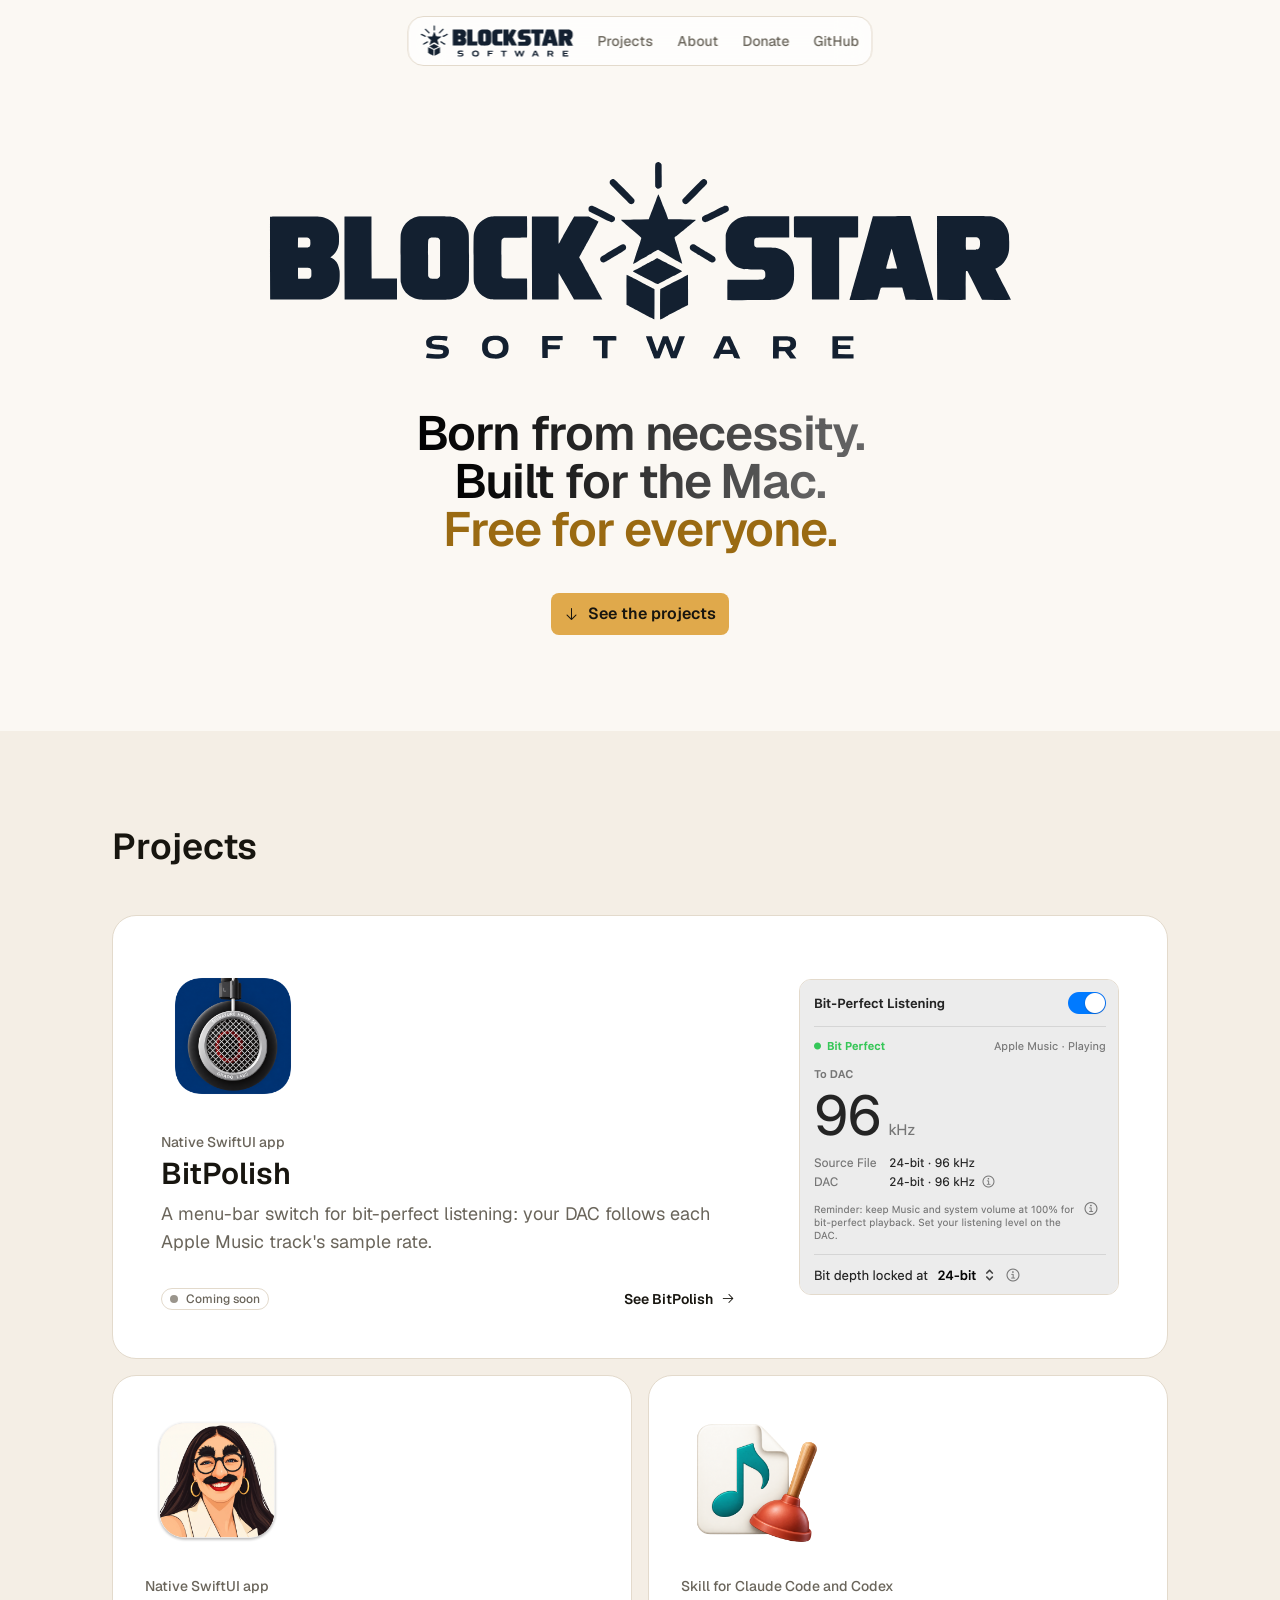
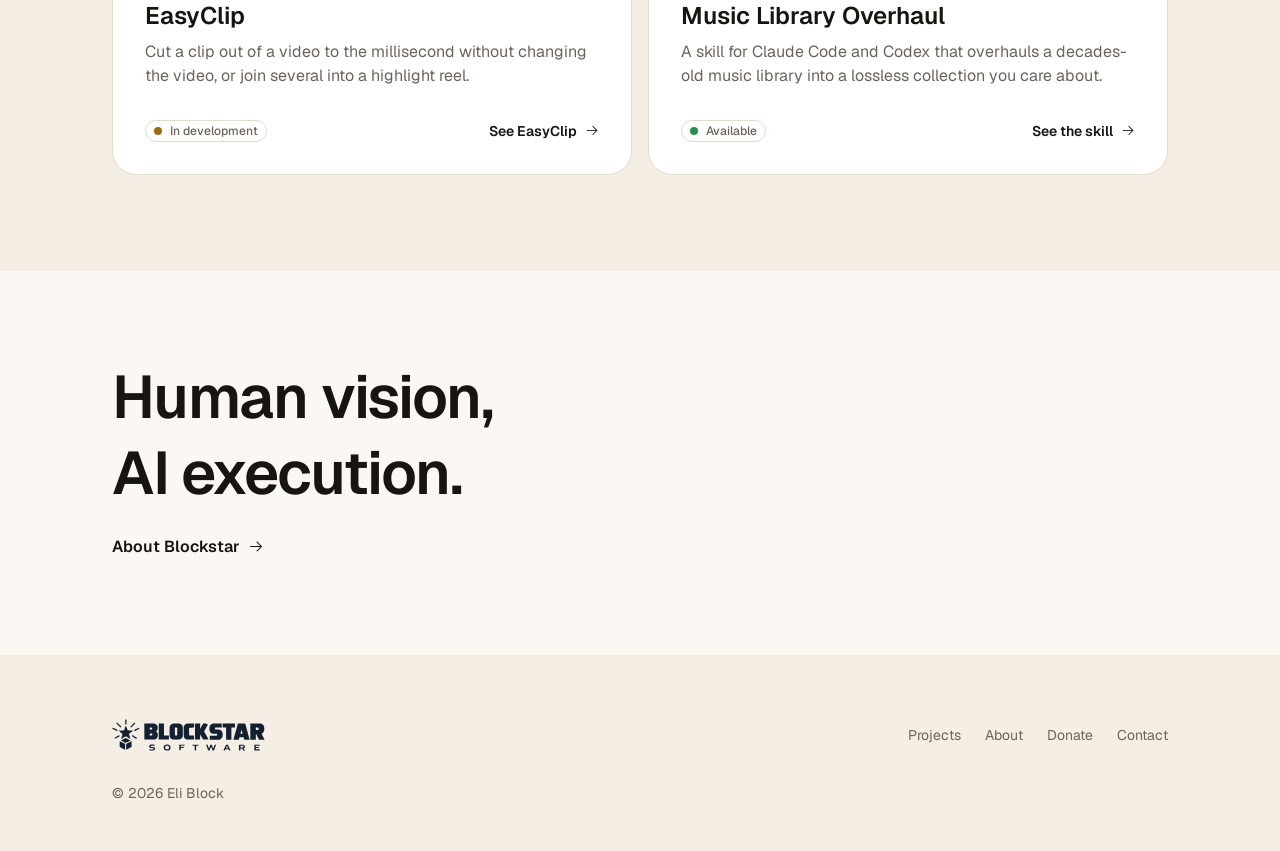
==== commit 6f2af3f0: "Analytics: Umami page speed and JavaScript error reports Co-Authored-By: Claude Opus 5.5 <noreply@an" ====
--- a/index.html
+++ b/index.html
@@ -18,29 +18,30 @@
 <meta property="og:image:height" content="630">
 <meta property="og:image:alt" content="Blockstar Software. Born from necessity. Built for the Mac. Free for everyone.">
 <meta name="twitter:card" content="summary_large_image">
-<link rel="icon" href="./assets/brand/favicon.svg?v=1" type="image/svg+xml">
+<link rel="icon" href="./assets/brand/favicon.svg?v=2" type="image/svg+xml">
 <link rel="preload" href="./assets/fonts/Geist-Variable.woff2" as="font" type="font/woff2" crossorigin>
-<link rel="stylesheet" href="./assets/css/site.css?v=1">
+<link rel="stylesheet" href="./assets/css/site.css?v=2">
+<script defer src="https://cloud.umami.is/script.js" data-website-id="79929862-577c-49e4-ac42-705e05d6199a" data-domains="blockstarsoftware.com,www.blockstarsoftware.com" data-performance="true" data-errors="true"></script>
 </head>
 <body>
 <a class="skip" href="#main">Skip to content</a>
 <header>
 <nav class="nav" aria-label="Main">
-  <a class="brand" href="./" aria-label="Blockstar Software, home" aria-current="page"><picture><source srcset="./assets/brand/logo-compact-navy.svg?v=1" media="(prefers-color-scheme: light)"><img src="./assets/brand/logo-compact-cream.svg?v=1" alt="Blockstar Software" width="157" height="32"></picture></a>
-  <ul class="nav-links"><li><a href="./projects/">Projects</a></li><li><a href="./about/">About</a></li><li><a href="./donate/">Donate</a></li><li><a href="https://github.com/blockstarsoftware">GitHub</a></li></ul>
+  <a class="brand" href="./" aria-label="Blockstar Software, home" aria-current="page"><picture><source srcset="./assets/brand/logo-compact-navy.svg?v=2" media="(prefers-color-scheme: light)"><img src="./assets/brand/logo-compact-cream.svg?v=2" alt="Blockstar Software" width="157" height="32"></picture></a>
+  <ul class="nav-links"><li><a href="./projects/">Projects</a></li><li><a href="./about/">About</a></li><li><a href="./donate/">Donate</a></li><li><a href="https://github.com/blockstarsoftware" data-umami-event="GitHub" data-umami-event-where="header">GitHub</a></li></ul>
   
   <button class="menu-toggle" type="button" aria-expanded="false" aria-controls="menu" aria-label="Menu"><span></span><span></span></button>
 </nav>
-<div class="menu-panel" id="menu" aria-hidden="true"><ul><li style="--i:0"><a href="./projects/">Projects</a></li><li style="--i:1"><a href="./about/">About</a></li><li style="--i:2"><a href="./donate/">Donate</a></li><li style="--i:3"><a href="https://github.com/blockstarsoftware">GitHub</a></li></ul></div>
+<div class="menu-panel" id="menu" aria-hidden="true"><ul><li style="--i:0"><a href="./projects/">Projects</a></li><li style="--i:1"><a href="./about/">About</a></li><li style="--i:2"><a href="./donate/">Donate</a></li><li style="--i:3"><a href="https://github.com/blockstarsoftware" data-umami-event="GitHub" data-umami-event-where="menu">GitHub</a></li></ul></div>
 </header>
 <main id="main">
 
 <section class="home-hero">
   <div class="wrap">
-    <h1><picture><source srcset="./assets/brand/logo-primary-navy.svg?v=1" media="(prefers-color-scheme: light)"><img class="home-logo" src="./assets/brand/logo-primary-cream.svg?v=1" alt="Blockstar Software" width="745" height="201"></picture></h1>
+    <h1><picture><source srcset="./assets/brand/logo-primary-navy.svg?v=2" media="(prefers-color-scheme: light)"><img class="home-logo" src="./assets/brand/logo-primary-cream.svg?v=2" alt="Blockstar Software" width="745" height="201"></picture></h1>
     <p class="home-tagline text-5xl"><span class="grad">Born from necessity.</span><span class="grad">Built for the Mac.</span><span class="amber">Free for everyone.</span></p>
     <div class="home-cta">
-      <a class="btn btn-primary" href="#projects"><i class="ph ph-arrow-down" aria-hidden="true"></i>See the projects</a>
+      <a class="btn btn-primary" href="#projects" data-umami-event="See the projects"><i class="ph ph-arrow-down" aria-hidden="true"></i>See the projects</a>
     </div>
   </div>
 </section>
@@ -48,31 +49,31 @@
 <section class="section deep reveal" id="projects" aria-labelledby="projects-h">
   <div class="wrap">
     <h2 id="projects-h" class="text-4xl h2-xl">Projects</h2>
-    <div class="bento"><a class="card proj proj-feature" href="./projects/bitpolish/"><div><img class="proj-icon" src="./assets/projects/bitpolish-512.png" alt="" width="144" height="144"><p class="kind text-sm">Native SwiftUI app</p><h3 class="text-3xl">BitPolish</h3><p class="line text-lg">A menu-bar switch for bit-perfect listening: your DAC follows each Apple Music track's sample rate.</p><div class="proj-foot"><span class="status soon text-xs">Coming soon</span><span class="arrow-link">See BitPolish<i class="ph ph-arrow-right" aria-hidden="true"></i></span></div></div><div class="feature-shot"><picture><source srcset="./assets/bitpolish/panel-light.png?v=1" media="(prefers-color-scheme: light)"><img src="./assets/bitpolish/panel-dark.png?v=1" alt="The BitPolish panel showing green Bit Perfect and 96 kHz to the DAC" width="320" height="491" loading="lazy"></picture></div></a><a class="card proj" href="./projects/easyclip/"><img class="proj-icon" src="./assets/projects/easyclip-512.png" alt="" width="144" height="144"><p class="kind text-sm">Native SwiftUI app</p><h3 class="text-2xl">EasyClip</h3><p class="line">Cut a clip out of a video to the millisecond without changing the video, or join several into a highlight reel.</p><div class="proj-foot"><span class="status dev text-xs">In development</span><span class="arrow-link">See EasyClip<i class="ph ph-arrow-right" aria-hidden="true"></i></span></div></a><a class="card proj" href="./projects/music-library-overhaul/"><img class="proj-icon" src="./assets/projects/music-library-overhaul-512.png" alt="" width="144" height="144"><p class="kind text-sm">Skill for Claude Code and Codex</p><h3 class="text-2xl">Music Library Overhaul</h3><p class="line">A skill for Claude Code and Codex that overhauls a decades-old music library into a lossless collection you care about.</p><div class="proj-foot"><span class="status live text-xs">Available</span><span class="arrow-link">See the skill<i class="ph ph-arrow-right" aria-hidden="true"></i></span></div></a></div>
+    <div class="bento"><a class="card proj proj-feature" href="./projects/bitpolish/" data-umami-event="Project card" data-umami-event-project="BitPolish" data-umami-event-where="home"><div><img class="proj-icon" src="./assets/projects/bitpolish-512.png" alt="" width="144" height="144"><p class="kind text-sm">Native SwiftUI app</p><h3 class="text-3xl">BitPolish</h3><p class="line text-lg">A menu-bar switch for bit-perfect listening: your DAC follows each Apple Music track's sample rate.</p><div class="proj-foot"><span class="status soon text-xs">Coming soon</span><span class="arrow-link">See BitPolish<i class="ph ph-arrow-right" aria-hidden="true"></i></span></div></div><div class="feature-shot"><picture><source srcset="./assets/bitpolish/panel-light.png?v=2" media="(prefers-color-scheme: light)"><img src="./assets/bitpolish/panel-dark.png?v=2" alt="The BitPolish panel showing green Bit Perfect and 96 kHz to the DAC" width="320" height="491" loading="lazy"></picture></div></a><a class="card proj" href="./projects/easyclip/" data-umami-event="Project card" data-umami-event-project="EasyClip" data-umami-event-where="home"><img class="proj-icon" src="./assets/projects/easyclip-512.png" alt="" width="144" height="144"><p class="kind text-sm">Native SwiftUI app</p><h3 class="text-2xl">EasyClip</h3><p class="line">Cut a clip out of a video to the millisecond without changing the video, or join several into a highlight reel.</p><div class="proj-foot"><span class="status dev text-xs">In development</span><span class="arrow-link">See EasyClip<i class="ph ph-arrow-right" aria-hidden="true"></i></span></div></a><a class="card proj" href="./projects/music-library-overhaul/" data-umami-event="Project card" data-umami-event-project="Music Library Overhaul" data-umami-event-where="home"><img class="proj-icon" src="./assets/projects/music-library-overhaul-512.png" alt="" width="144" height="144"><p class="kind text-sm">Skill for Claude Code and Codex</p><h3 class="text-2xl">Music Library Overhaul</h3><p class="line">A skill for Claude Code and Codex that overhauls a decades-old music library into a lossless collection you care about.</p><div class="proj-foot"><span class="status live text-xs">Available</span><span class="arrow-link">See the skill<i class="ph ph-arrow-right" aria-hidden="true"></i></span></div></a></div>
   </div>
 </section>
 
 <section class="tagline-section" aria-label="How Blockstar software is made">
   <div class="wrap">
     <p class="tagline big"><span class="line">Human vision,</span><span class="line">AI execution.</span></p>
-    <p class="tagline-after"><a class="arrow-link" href="./about/">About Blockstar<i class="ph ph-arrow-right" aria-hidden="true"></i></a></p>
+    <p class="tagline-after"><a class="arrow-link" href="./about/" data-umami-event="About Blockstar">About Blockstar<i class="ph ph-arrow-right" aria-hidden="true"></i></a></p>
   </div>
 </section>
 </main>
 <footer class="footer">
   <div class="wrap">
     <div class="footer-grid">
-      <a class="brand" href="./" aria-label="Blockstar Software, home"><picture><source srcset="./assets/brand/logo-compact-navy.svg?v=1" media="(prefers-color-scheme: light)"><img src="./assets/brand/logo-compact-cream.svg?v=1" alt="Blockstar Software" width="157" height="32"></picture></a>
+      <a class="brand" href="./" aria-label="Blockstar Software, home"><picture><source srcset="./assets/brand/logo-compact-navy.svg?v=2" media="(prefers-color-scheme: light)"><img src="./assets/brand/logo-compact-cream.svg?v=2" alt="Blockstar Software" width="157" height="32"></picture></a>
       <ul class="text-sm">
         <li><a href="./projects/">Projects</a></li>
         <li><a href="./about/">About</a></li>
         <li><a href="./donate/">Donate</a></li>
-        <li><a href="mailto:hello@blockstarsoftware.com">Contact</a></li>
+        <li><a href="mailto:hello@blockstarsoftware.com" data-umami-event="Email" data-umami-event-where="footer">Contact</a></li>
       </ul>
     </div>
     <p class="copy text-sm">© 2026 Eli Block</p>
   </div>
 </footer>
-<script src="./assets/js/site.js?v=1"></script>
+<script src="./assets/js/site.js?v=2"></script>
 </body>
 </html>
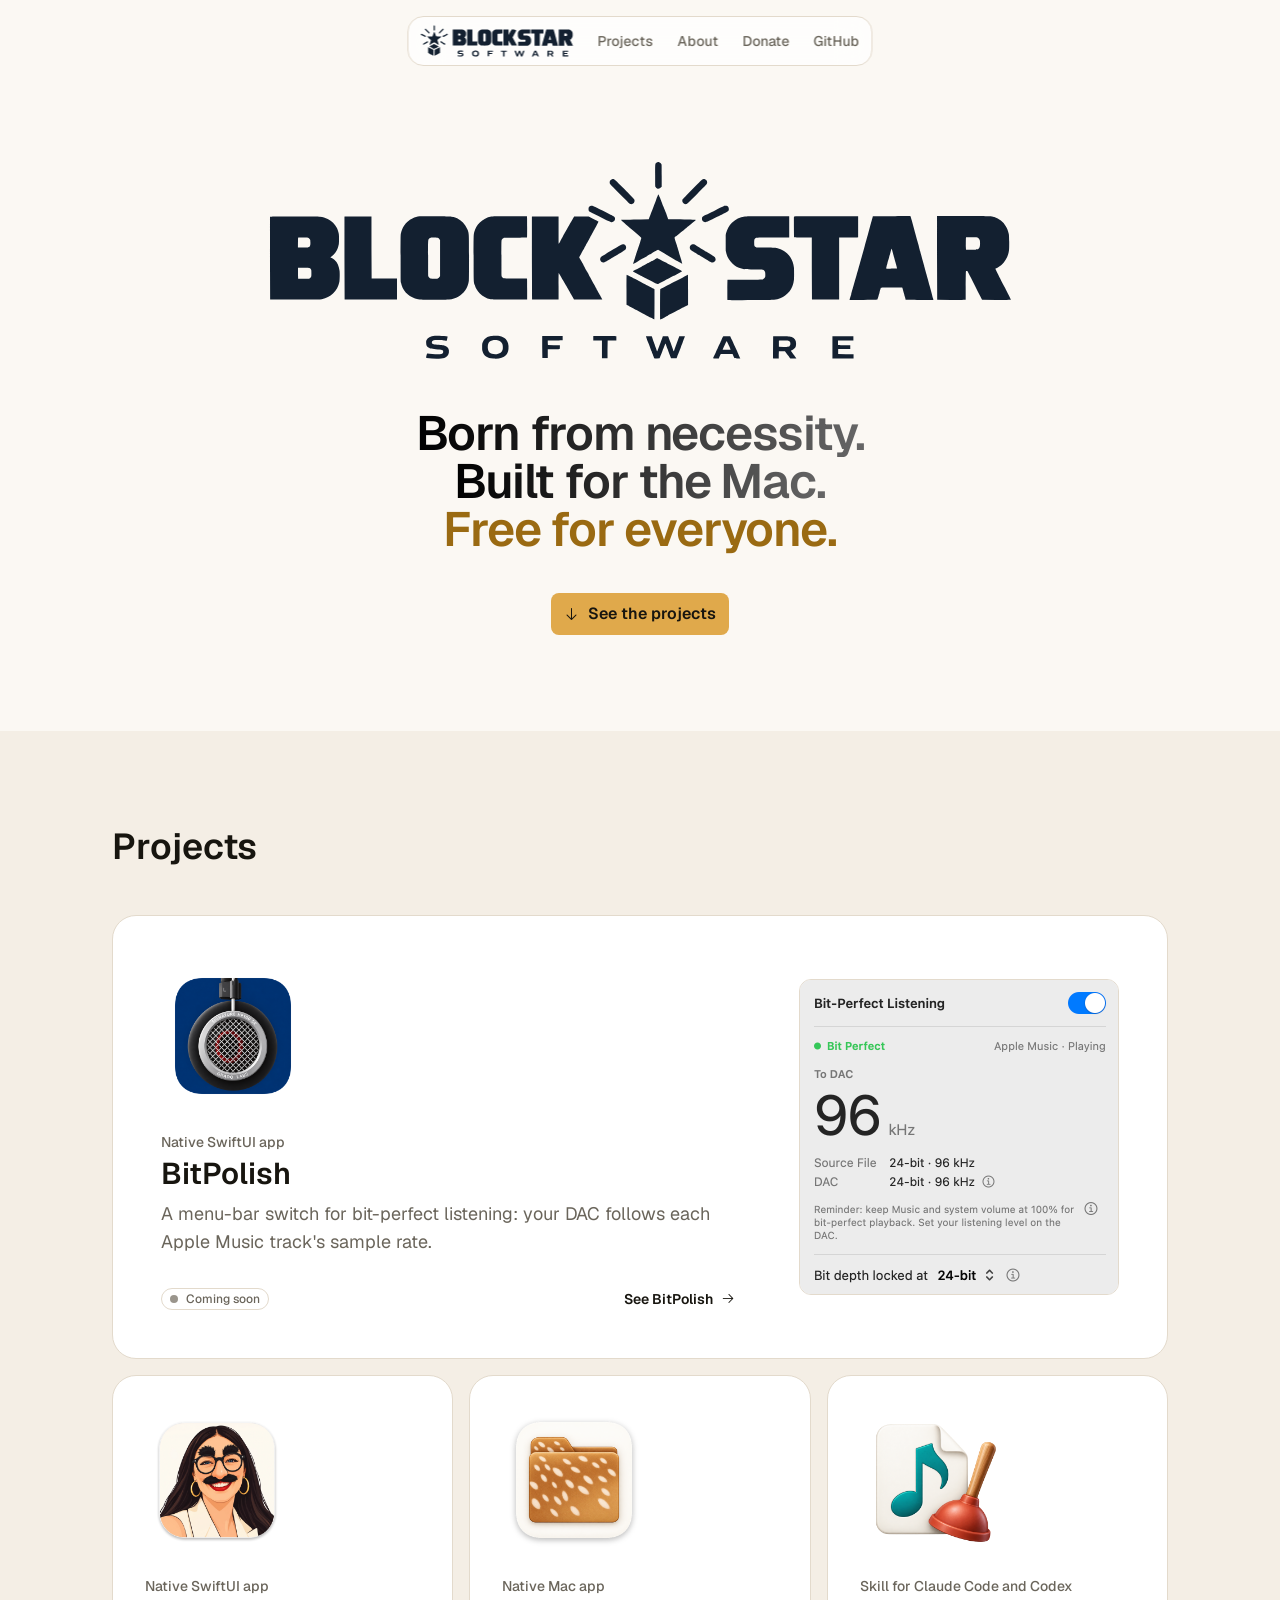
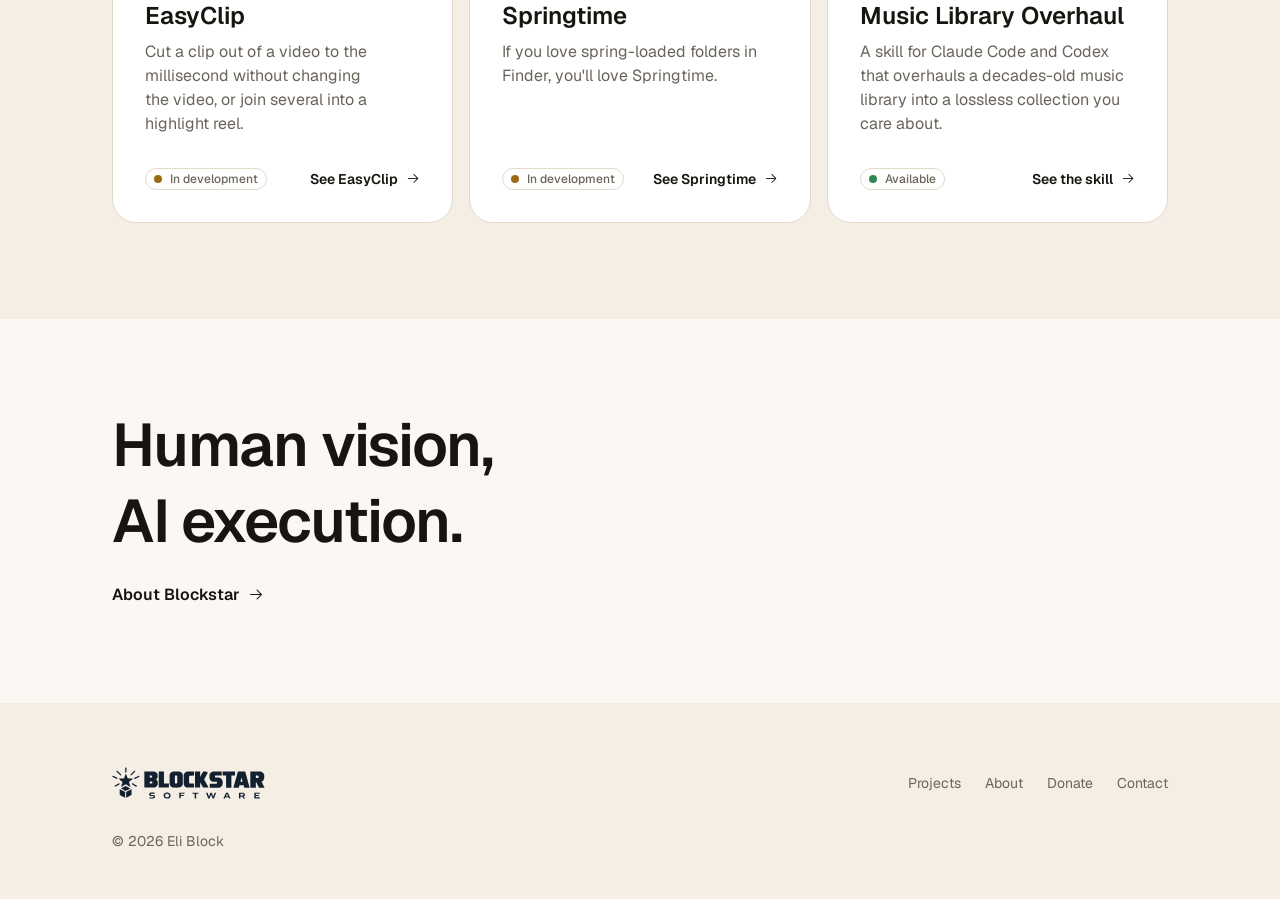
==== commit 4593358c: "Springtime: project page, cards on Home and Projects, panel picture Co-Authored-By: Claude Opus 5.5 " ====
--- a/index.html
+++ b/index.html
@@ -18,16 +18,16 @@
 <meta property="og:image:height" content="630">
 <meta property="og:image:alt" content="Blockstar Software. Born from necessity. Built for the Mac. Free for everyone.">
 <meta name="twitter:card" content="summary_large_image">
-<link rel="icon" href="./assets/brand/favicon.svg?v=2" type="image/svg+xml">
+<link rel="icon" href="./assets/brand/favicon.svg?v=5" type="image/svg+xml">
 <link rel="preload" href="./assets/fonts/Geist-Variable.woff2" as="font" type="font/woff2" crossorigin>
-<link rel="stylesheet" href="./assets/css/site.css?v=2">
+<link rel="stylesheet" href="./assets/css/site.css?v=5">
 <script defer src="https://cloud.umami.is/script.js" data-website-id="79929862-577c-49e4-ac42-705e05d6199a" data-domains="blockstarsoftware.com,www.blockstarsoftware.com" data-performance="true" data-errors="true"></script>
 </head>
 <body>
 <a class="skip" href="#main">Skip to content</a>
 <header>
 <nav class="nav" aria-label="Main">
-  <a class="brand" href="./" aria-label="Blockstar Software, home" aria-current="page"><picture><source srcset="./assets/brand/logo-compact-navy.svg?v=2" media="(prefers-color-scheme: light)"><img src="./assets/brand/logo-compact-cream.svg?v=2" alt="Blockstar Software" width="157" height="32"></picture></a>
+  <a class="brand" href="./" aria-label="Blockstar Software, home" aria-current="page"><picture><source srcset="./assets/brand/logo-compact-navy.svg?v=5" media="(prefers-color-scheme: light)"><img src="./assets/brand/logo-compact-cream.svg?v=5" alt="Blockstar Software" width="157" height="32"></picture></a>
   <ul class="nav-links"><li><a href="./projects/">Projects</a></li><li><a href="./about/">About</a></li><li><a href="./donate/">Donate</a></li><li><a href="https://github.com/blockstarsoftware" data-umami-event="GitHub" data-umami-event-where="header">GitHub</a></li></ul>
   
   <button class="menu-toggle" type="button" aria-expanded="false" aria-controls="menu" aria-label="Menu"><span></span><span></span></button>
@@ -38,7 +38,7 @@
 
 <section class="home-hero">
   <div class="wrap">
-    <h1><picture><source srcset="./assets/brand/logo-primary-navy.svg?v=2" media="(prefers-color-scheme: light)"><img class="home-logo" src="./assets/brand/logo-primary-cream.svg?v=2" alt="Blockstar Software" width="745" height="201"></picture></h1>
+    <h1><picture><source srcset="./assets/brand/logo-primary-navy.svg?v=5" media="(prefers-color-scheme: light)"><img class="home-logo" src="./assets/brand/logo-primary-cream.svg?v=5" alt="Blockstar Software" width="745" height="201"></picture></h1>
     <p class="home-tagline text-5xl"><span class="grad">Born from necessity.</span><span class="grad">Built for the Mac.</span><span class="amber">Free for everyone.</span></p>
     <div class="home-cta">
       <a class="btn btn-primary" href="#projects" data-umami-event="See the projects"><i class="ph ph-arrow-down" aria-hidden="true"></i>See the projects</a>
@@ -49,7 +49,7 @@
 <section class="section deep reveal" id="projects" aria-labelledby="projects-h">
   <div class="wrap">
     <h2 id="projects-h" class="text-4xl h2-xl">Projects</h2>
-    <div class="bento"><a class="card proj proj-feature" href="./projects/bitpolish/" data-umami-event="Project card" data-umami-event-project="BitPolish" data-umami-event-where="home"><div><img class="proj-icon" src="./assets/projects/bitpolish-512.png" alt="" width="144" height="144"><p class="kind text-sm">Native SwiftUI app</p><h3 class="text-3xl">BitPolish</h3><p class="line text-lg">A menu-bar switch for bit-perfect listening: your DAC follows each Apple Music track's sample rate.</p><div class="proj-foot"><span class="status soon text-xs">Coming soon</span><span class="arrow-link">See BitPolish<i class="ph ph-arrow-right" aria-hidden="true"></i></span></div></div><div class="feature-shot"><picture><source srcset="./assets/bitpolish/panel-light.png?v=2" media="(prefers-color-scheme: light)"><img src="./assets/bitpolish/panel-dark.png?v=2" alt="The BitPolish panel showing green Bit Perfect and 96 kHz to the DAC" width="320" height="491" loading="lazy"></picture></div></a><a class="card proj" href="./projects/easyclip/" data-umami-event="Project card" data-umami-event-project="EasyClip" data-umami-event-where="home"><img class="proj-icon" src="./assets/projects/easyclip-512.png" alt="" width="144" height="144"><p class="kind text-sm">Native SwiftUI app</p><h3 class="text-2xl">EasyClip</h3><p class="line">Cut a clip out of a video to the millisecond without changing the video, or join several into a highlight reel.</p><div class="proj-foot"><span class="status dev text-xs">In development</span><span class="arrow-link">See EasyClip<i class="ph ph-arrow-right" aria-hidden="true"></i></span></div></a><a class="card proj" href="./projects/music-library-overhaul/" data-umami-event="Project card" data-umami-event-project="Music Library Overhaul" data-umami-event-where="home"><img class="proj-icon" src="./assets/projects/music-library-overhaul-512.png" alt="" width="144" height="144"><p class="kind text-sm">Skill for Claude Code and Codex</p><h3 class="text-2xl">Music Library Overhaul</h3><p class="line">A skill for Claude Code and Codex that overhauls a decades-old music library into a lossless collection you care about.</p><div class="proj-foot"><span class="status live text-xs">Available</span><span class="arrow-link">See the skill<i class="ph ph-arrow-right" aria-hidden="true"></i></span></div></a></div>
+    <div class="bento three home"><a class="card proj proj-feature" href="./projects/bitpolish/" data-umami-event="Project card" data-umami-event-project="BitPolish" data-umami-event-where="home"><div><img class="proj-icon" src="./assets/projects/bitpolish-512.png" alt="" width="144" height="144"><p class="kind text-sm">Native SwiftUI app</p><h3 class="text-3xl">BitPolish</h3><p class="line text-lg">A menu-bar switch for bit-perfect listening: your DAC follows each Apple Music track's sample rate.</p><div class="proj-foot"><span class="status soon text-xs">Coming soon</span><span class="arrow-link">See BitPolish<i class="ph ph-arrow-right" aria-hidden="true"></i></span></div></div><div class="feature-shot"><picture><source srcset="./assets/bitpolish/panel-light.png?v=5" media="(prefers-color-scheme: light)"><img src="./assets/bitpolish/panel-dark.png?v=5" alt="The BitPolish panel showing green Bit Perfect and 96 kHz to the DAC" width="320" height="491" loading="lazy"></picture></div></a><a class="card proj" href="./projects/easyclip/" data-umami-event="Project card" data-umami-event-project="EasyClip" data-umami-event-where="home"><img class="proj-icon" src="./assets/projects/easyclip-512.png" alt="" width="144" height="144"><p class="kind text-sm">Native SwiftUI app</p><h3 class="text-2xl">EasyClip</h3><p class="line">Cut a clip out of a video to the millisecond without changing the video, or join several into a highlight reel.</p><div class="proj-foot"><span class="status dev text-xs">In development</span><span class="arrow-link">See EasyClip<i class="ph ph-arrow-right" aria-hidden="true"></i></span></div></a><a class="card proj" href="./projects/springtime/" data-umami-event="Project card" data-umami-event-project="Springtime" data-umami-event-where="home"><img class="proj-icon" src="./assets/projects/springtime-512.png" alt="" width="144" height="144"><p class="kind text-sm">Native Mac app</p><h3 class="text-2xl">Springtime</h3><p class="line">If you love spring-loaded folders in Finder, you'll love Springtime.</p><div class="proj-foot"><span class="status dev text-xs">In development</span><span class="arrow-link">See Springtime<i class="ph ph-arrow-right" aria-hidden="true"></i></span></div></a><a class="card proj" href="./projects/music-library-overhaul/" data-umami-event="Project card" data-umami-event-project="Music Library Overhaul" data-umami-event-where="home"><img class="proj-icon" src="./assets/projects/music-library-overhaul-512.png" alt="" width="144" height="144"><p class="kind text-sm">Skill for Claude Code and Codex</p><h3 class="text-2xl">Music Library Overhaul</h3><p class="line">A skill for Claude Code and Codex that overhauls a decades-old music library into a lossless collection you care about.</p><div class="proj-foot"><span class="status live text-xs">Available</span><span class="arrow-link">See the skill<i class="ph ph-arrow-right" aria-hidden="true"></i></span></div></a></div>
   </div>
 </section>
 
@@ -63,7 +63,7 @@
 <footer class="footer">
   <div class="wrap">
     <div class="footer-grid">
-      <a class="brand" href="./" aria-label="Blockstar Software, home"><picture><source srcset="./assets/brand/logo-compact-navy.svg?v=2" media="(prefers-color-scheme: light)"><img src="./assets/brand/logo-compact-cream.svg?v=2" alt="Blockstar Software" width="157" height="32"></picture></a>
+      <a class="brand" href="./" aria-label="Blockstar Software, home"><picture><source srcset="./assets/brand/logo-compact-navy.svg?v=5" media="(prefers-color-scheme: light)"><img src="./assets/brand/logo-compact-cream.svg?v=5" alt="Blockstar Software" width="157" height="32"></picture></a>
       <ul class="text-sm">
         <li><a href="./projects/">Projects</a></li>
         <li><a href="./about/">About</a></li>
@@ -74,6 +74,6 @@
     <p class="copy text-sm">© 2026 Eli Block</p>
   </div>
 </footer>
-<script src="./assets/js/site.js?v=2"></script>
+<script src="./assets/js/site.js?v=5"></script>
 </body>
 </html>
--- a/assets/css/site.css
+++ b/assets/css/site.css
@@ -9,6 +9,7 @@
   font-variant: normal; text-transform: none; line-height: 1; letter-spacing: 0;
   font-feature-settings: "liga"; font-variant-ligatures: discretionary-ligatures;
   -webkit-font-smoothing: antialiased; -moz-osx-font-smoothing: grayscale; }
+.ph.ph-app-window:before { content: "\e5da"; }
 .ph.ph-arrow-counter-clockwise:before { content: "\e038"; }
 .ph.ph-arrow-down:before { content: "\e03e"; }
 .ph.ph-arrow-left:before { content: "\e058"; }
@@ -22,6 +23,7 @@
 .ph.ph-film-strip:before { content: "\e792"; }
 .ph.ph-first-aid-kit:before { content: "\e570"; }
 .ph.ph-flower-lotus:before { content: "\e6cc"; }
+.ph.ph-folder-open:before { content: "\e256"; }
 .ph.ph-fork-knife:before { content: "\e262"; }
 .ph.ph-github-logo:before { content: "\e576"; }
 .ph.ph-hand-palm:before { content: "\e57e"; }
@@ -36,10 +38,12 @@
 .ph.ph-plus:before { content: "\e3d4"; }
 .ph.ph-power:before { content: "\e3da"; }
 .ph.ph-speaker-simple-high:before { content: "\e450"; }
+.ph.ph-squares-four:before { content: "\e464"; }
 .ph.ph-tag:before { content: "\e478"; }
 .ph.ph-text-align-left:before { content: "\e484"; }
 .ph.ph-timer:before { content: "\e492"; }
 .ph.ph-toggle-right:before { content: "\e676"; }
+.ph.ph-tray:before { content: "\e4aa"; }
 .ph.ph-waveform:before { content: "\e802"; }
 
 /* Blockstar prototype, revision 3 (2026-10-28). Built to the landing-page-design skill, Part B.
@@ -199,6 +203,7 @@
 .skeleton.loaded img { opacity: 1; }
 @keyframes pulse { 0%, 100% { opacity: 0.2; } 50% { opacity: 0.6; } }
 .caption { margin-top: var(--s12); color: var(--muted); }
+.wide-shot { margin-top: var(--s48); }  /* a full-width app picture under a section's cards */
 
 /* Home hero: centered brand moment */
 .home-hero { padding: calc(var(--s96) + var(--s64)) 0 var(--s96); text-align: center; }
@@ -216,6 +221,8 @@
 /* Project cards (home bento and Projects page) */
 .bento { display: grid; grid-template-columns: repeat(2, minmax(0, 1fr)); gap: var(--s16); margin-top: var(--s48); }
 .bento.three { grid-template-columns: repeat(3, minmax(0, 1fr)); margin-top: 0; }
+.bento.three.home { margin-top: var(--s48); }  /* home: BitPolish across the top, three cards under it */
+.bento.flush { margin-top: 0; }  /* Projects page: two by two */
 .proj { display: flex; flex-direction: column; padding: var(--s32); text-decoration: none; color: inherit; transition: background-color 300ms var(--ease), transform 500ms var(--ease); }
 .proj:hover { background: var(--raised); transform: translateY(-2px); }
 .proj:active { transform: scale(0.98); }
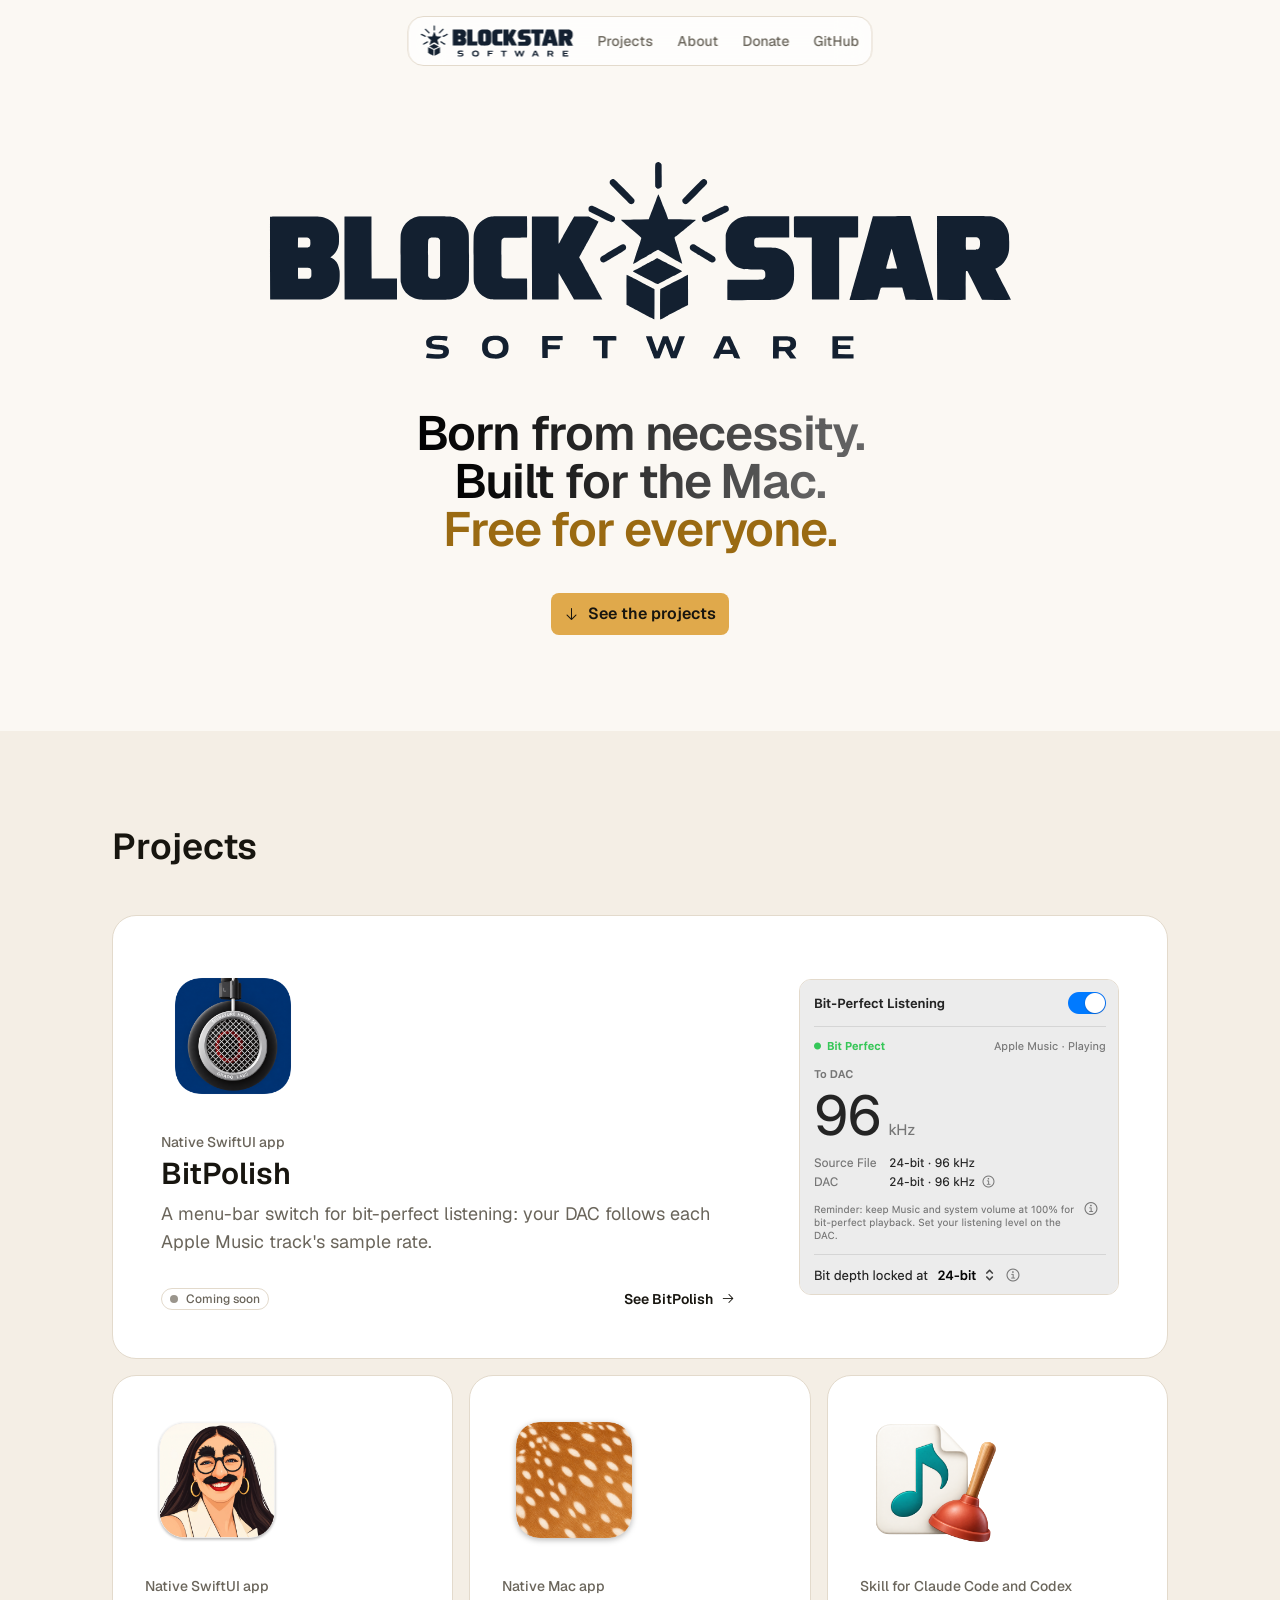
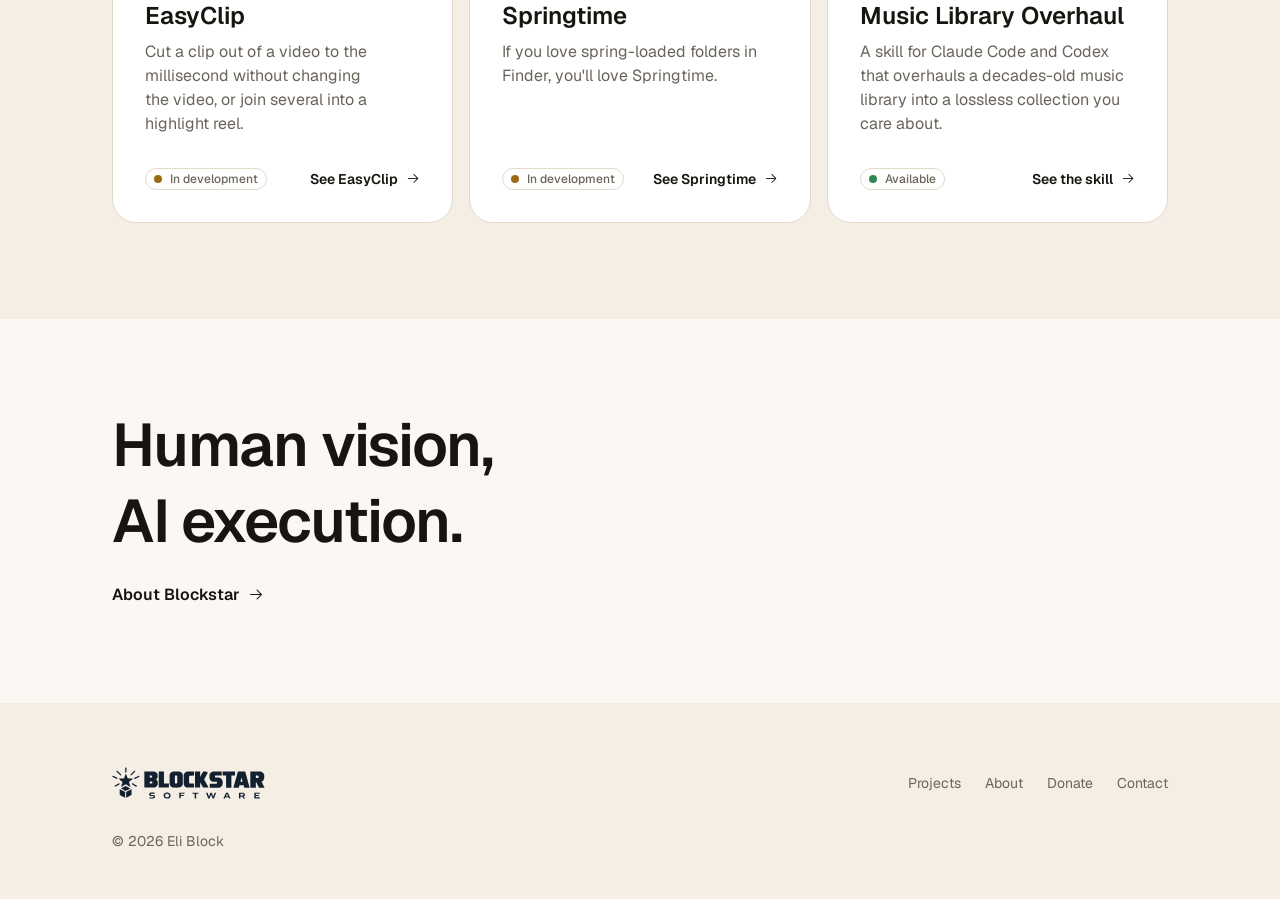
==== commit befbc0cc: "Projects: Unofficial Rob Watts Wiki card (coming soon, no link yet) Co-Authored-By: Claude Opus 5.5 " ====
--- a/index.html
+++ b/index.html
@@ -18,16 +18,16 @@
 <meta property="og:image:height" content="630">
 <meta property="og:image:alt" content="Blockstar Software. Born from necessity. Built for the Mac. Free for everyone.">
 <meta name="twitter:card" content="summary_large_image">
-<link rel="icon" href="./assets/brand/favicon.svg?v=5" type="image/svg+xml">
+<link rel="icon" href="./assets/brand/favicon.svg?v=6" type="image/svg+xml">
 <link rel="preload" href="./assets/fonts/Geist-Variable.woff2" as="font" type="font/woff2" crossorigin>
-<link rel="stylesheet" href="./assets/css/site.css?v=5">
+<link rel="stylesheet" href="./assets/css/site.css?v=6">
 <script defer src="https://cloud.umami.is/script.js" data-website-id="79929862-577c-49e4-ac42-705e05d6199a" data-domains="blockstarsoftware.com,www.blockstarsoftware.com" data-performance="true" data-errors="true"></script>
 </head>
 <body>
 <a class="skip" href="#main">Skip to content</a>
 <header>
 <nav class="nav" aria-label="Main">
-  <a class="brand" href="./" aria-label="Blockstar Software, home" aria-current="page"><picture><source srcset="./assets/brand/logo-compact-navy.svg?v=5" media="(prefers-color-scheme: light)"><img src="./assets/brand/logo-compact-cream.svg?v=5" alt="Blockstar Software" width="157" height="32"></picture></a>
+  <a class="brand" href="./" aria-label="Blockstar Software, home" aria-current="page"><picture><source srcset="./assets/brand/logo-compact-navy.svg?v=6" media="(prefers-color-scheme: light)"><img src="./assets/brand/logo-compact-cream.svg?v=6" alt="Blockstar Software" width="157" height="32"></picture></a>
   <ul class="nav-links"><li><a href="./projects/">Projects</a></li><li><a href="./about/">About</a></li><li><a href="./donate/">Donate</a></li><li><a href="https://github.com/blockstarsoftware" data-umami-event="GitHub" data-umami-event-where="header">GitHub</a></li></ul>
   
   <button class="menu-toggle" type="button" aria-expanded="false" aria-controls="menu" aria-label="Menu"><span></span><span></span></button>
@@ -38,7 +38,7 @@
 
 <section class="home-hero">
   <div class="wrap">
-    <h1><picture><source srcset="./assets/brand/logo-primary-navy.svg?v=5" media="(prefers-color-scheme: light)"><img class="home-logo" src="./assets/brand/logo-primary-cream.svg?v=5" alt="Blockstar Software" width="745" height="201"></picture></h1>
+    <h1><picture><source srcset="./assets/brand/logo-primary-navy.svg?v=6" media="(prefers-color-scheme: light)"><img class="home-logo" src="./assets/brand/logo-primary-cream.svg?v=6" alt="Blockstar Software" width="745" height="201"></picture></h1>
     <p class="home-tagline text-5xl"><span class="grad">Born from necessity.</span><span class="grad">Built for the Mac.</span><span class="amber">Free for everyone.</span></p>
     <div class="home-cta">
       <a class="btn btn-primary" href="#projects" data-umami-event="See the projects"><i class="ph ph-arrow-down" aria-hidden="true"></i>See the projects</a>
@@ -49,7 +49,7 @@
 <section class="section deep reveal" id="projects" aria-labelledby="projects-h">
   <div class="wrap">
     <h2 id="projects-h" class="text-4xl h2-xl">Projects</h2>
-    <div class="bento three home"><a class="card proj proj-feature" href="./projects/bitpolish/" data-umami-event="Project card" data-umami-event-project="BitPolish" data-umami-event-where="home"><div><img class="proj-icon" src="./assets/projects/bitpolish-512.png" alt="" width="144" height="144"><p class="kind text-sm">Native SwiftUI app</p><h3 class="text-3xl">BitPolish</h3><p class="line text-lg">A menu-bar switch for bit-perfect listening: your DAC follows each Apple Music track's sample rate.</p><div class="proj-foot"><span class="status soon text-xs">Coming soon</span><span class="arrow-link">See BitPolish<i class="ph ph-arrow-right" aria-hidden="true"></i></span></div></div><div class="feature-shot"><picture><source srcset="./assets/bitpolish/panel-light.png?v=5" media="(prefers-color-scheme: light)"><img src="./assets/bitpolish/panel-dark.png?v=5" alt="The BitPolish panel showing green Bit Perfect and 96 kHz to the DAC" width="320" height="491" loading="lazy"></picture></div></a><a class="card proj" href="./projects/easyclip/" data-umami-event="Project card" data-umami-event-project="EasyClip" data-umami-event-where="home"><img class="proj-icon" src="./assets/projects/easyclip-512.png" alt="" width="144" height="144"><p class="kind text-sm">Native SwiftUI app</p><h3 class="text-2xl">EasyClip</h3><p class="line">Cut a clip out of a video to the millisecond without changing the video, or join several into a highlight reel.</p><div class="proj-foot"><span class="status dev text-xs">In development</span><span class="arrow-link">See EasyClip<i class="ph ph-arrow-right" aria-hidden="true"></i></span></div></a><a class="card proj" href="./projects/springtime/" data-umami-event="Project card" data-umami-event-project="Springtime" data-umami-event-where="home"><img class="proj-icon" src="./assets/projects/springtime-512.png" alt="" width="144" height="144"><p class="kind text-sm">Native Mac app</p><h3 class="text-2xl">Springtime</h3><p class="line">If you love spring-loaded folders in Finder, you'll love Springtime.</p><div class="proj-foot"><span class="status dev text-xs">In development</span><span class="arrow-link">See Springtime<i class="ph ph-arrow-right" aria-hidden="true"></i></span></div></a><a class="card proj" href="./projects/music-library-overhaul/" data-umami-event="Project card" data-umami-event-project="Music Library Overhaul" data-umami-event-where="home"><img class="proj-icon" src="./assets/projects/music-library-overhaul-512.png" alt="" width="144" height="144"><p class="kind text-sm">Skill for Claude Code and Codex</p><h3 class="text-2xl">Music Library Overhaul</h3><p class="line">A skill for Claude Code and Codex that overhauls a decades-old music library into a lossless collection you care about.</p><div class="proj-foot"><span class="status live text-xs">Available</span><span class="arrow-link">See the skill<i class="ph ph-arrow-right" aria-hidden="true"></i></span></div></a></div>
+    <div class="bento three home"><a class="card proj proj-feature" href="./projects/bitpolish/" data-umami-event="Project card" data-umami-event-project="BitPolish" data-umami-event-where="home"><div><img class="proj-icon" src="./assets/projects/bitpolish-512.png" alt="" width="144" height="144"><p class="kind text-sm">Native SwiftUI app</p><h3 class="text-3xl">BitPolish</h3><p class="line text-lg">A menu-bar switch for bit-perfect listening: your DAC follows each Apple Music track's sample rate.</p><div class="proj-foot"><span class="status soon text-xs">Coming soon</span><span class="arrow-link">See BitPolish<i class="ph ph-arrow-right" aria-hidden="true"></i></span></div></div><div class="feature-shot"><picture><source srcset="./assets/bitpolish/panel-light.png?v=6" media="(prefers-color-scheme: light)"><img src="./assets/bitpolish/panel-dark.png?v=6" alt="The BitPolish panel showing green Bit Perfect and 96 kHz to the DAC" width="320" height="491" loading="lazy"></picture></div></a><a class="card proj" href="./projects/easyclip/" data-umami-event="Project card" data-umami-event-project="EasyClip" data-umami-event-where="home"><img class="proj-icon" src="./assets/projects/easyclip-512.png" alt="" width="144" height="144"><p class="kind text-sm">Native SwiftUI app</p><h3 class="text-2xl">EasyClip</h3><p class="line">Cut a clip out of a video to the millisecond without changing the video, or join several into a highlight reel.</p><div class="proj-foot"><span class="status dev text-xs">In development</span><span class="arrow-link">See EasyClip<i class="ph ph-arrow-right" aria-hidden="true"></i></span></div></a><a class="card proj" href="./projects/springtime/" data-umami-event="Project card" data-umami-event-project="Springtime" data-umami-event-where="home"><img class="proj-icon" src="./assets/projects/springtime-512.png" alt="" width="144" height="144"><p class="kind text-sm">Native Mac app</p><h3 class="text-2xl">Springtime</h3><p class="line">If you love spring-loaded folders in Finder, you'll love Springtime.</p><div class="proj-foot"><span class="status dev text-xs">In development</span><span class="arrow-link">See Springtime<i class="ph ph-arrow-right" aria-hidden="true"></i></span></div></a><a class="card proj" href="./projects/music-library-overhaul/" data-umami-event="Project card" data-umami-event-project="Music Library Overhaul" data-umami-event-where="home"><img class="proj-icon" src="./assets/projects/music-library-overhaul-512.png" alt="" width="144" height="144"><p class="kind text-sm">Skill for Claude Code and Codex</p><h3 class="text-2xl">Music Library Overhaul</h3><p class="line">A skill for Claude Code and Codex that overhauls a decades-old music library into a lossless collection you care about.</p><div class="proj-foot"><span class="status live text-xs">Available</span><span class="arrow-link">See the skill<i class="ph ph-arrow-right" aria-hidden="true"></i></span></div></a></div>
   </div>
 </section>
 
@@ -63,7 +63,7 @@
 <footer class="footer">
   <div class="wrap">
     <div class="footer-grid">
-      <a class="brand" href="./" aria-label="Blockstar Software, home"><picture><source srcset="./assets/brand/logo-compact-navy.svg?v=5" media="(prefers-color-scheme: light)"><img src="./assets/brand/logo-compact-cream.svg?v=5" alt="Blockstar Software" width="157" height="32"></picture></a>
+      <a class="brand" href="./" aria-label="Blockstar Software, home"><picture><source srcset="./assets/brand/logo-compact-navy.svg?v=6" media="(prefers-color-scheme: light)"><img src="./assets/brand/logo-compact-cream.svg?v=6" alt="Blockstar Software" width="157" height="32"></picture></a>
       <ul class="text-sm">
         <li><a href="./projects/">Projects</a></li>
         <li><a href="./about/">About</a></li>
@@ -74,6 +74,6 @@
     <p class="copy text-sm">© 2026 Eli Block</p>
   </div>
 </footer>
-<script src="./assets/js/site.js?v=5"></script>
+<script src="./assets/js/site.js?v=6"></script>
 </body>
 </html>
--- a/assets/css/site.css
+++ b/assets/css/site.css
@@ -226,6 +226,7 @@
 .proj { display: flex; flex-direction: column; padding: var(--s32); text-decoration: none; color: inherit; transition: background-color 300ms var(--ease), transform 500ms var(--ease); }
 .proj:hover { background: var(--raised); transform: translateY(-2px); }
 .proj:active { transform: scale(0.98); }
+.proj.static:hover, .proj.static:active { background: var(--surface); transform: none; }  /* a card with nothing to open yet */
 .proj-icon { width: 144px; height: 144px; }
 .kind { margin-top: var(--s24); color: var(--muted); font-weight: 500; }
 .proj h3 { margin-top: var(--s4); }
